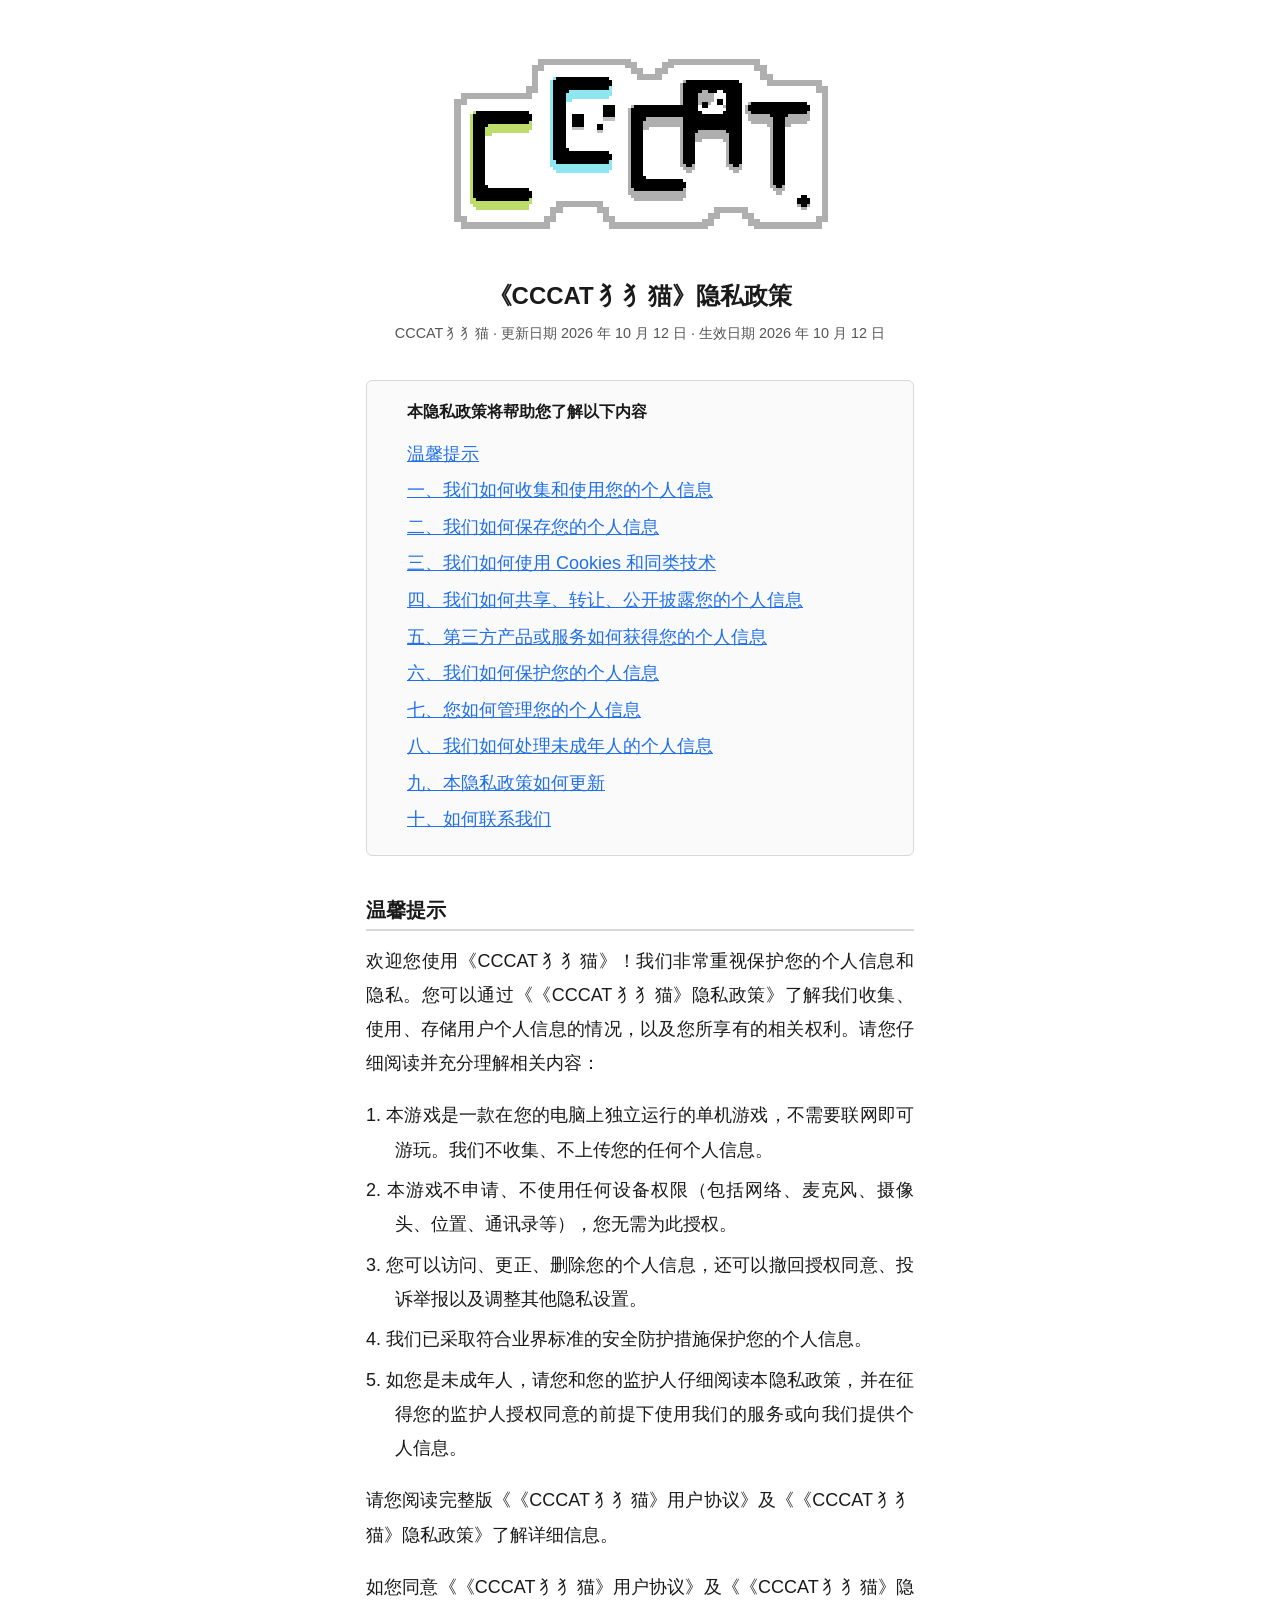
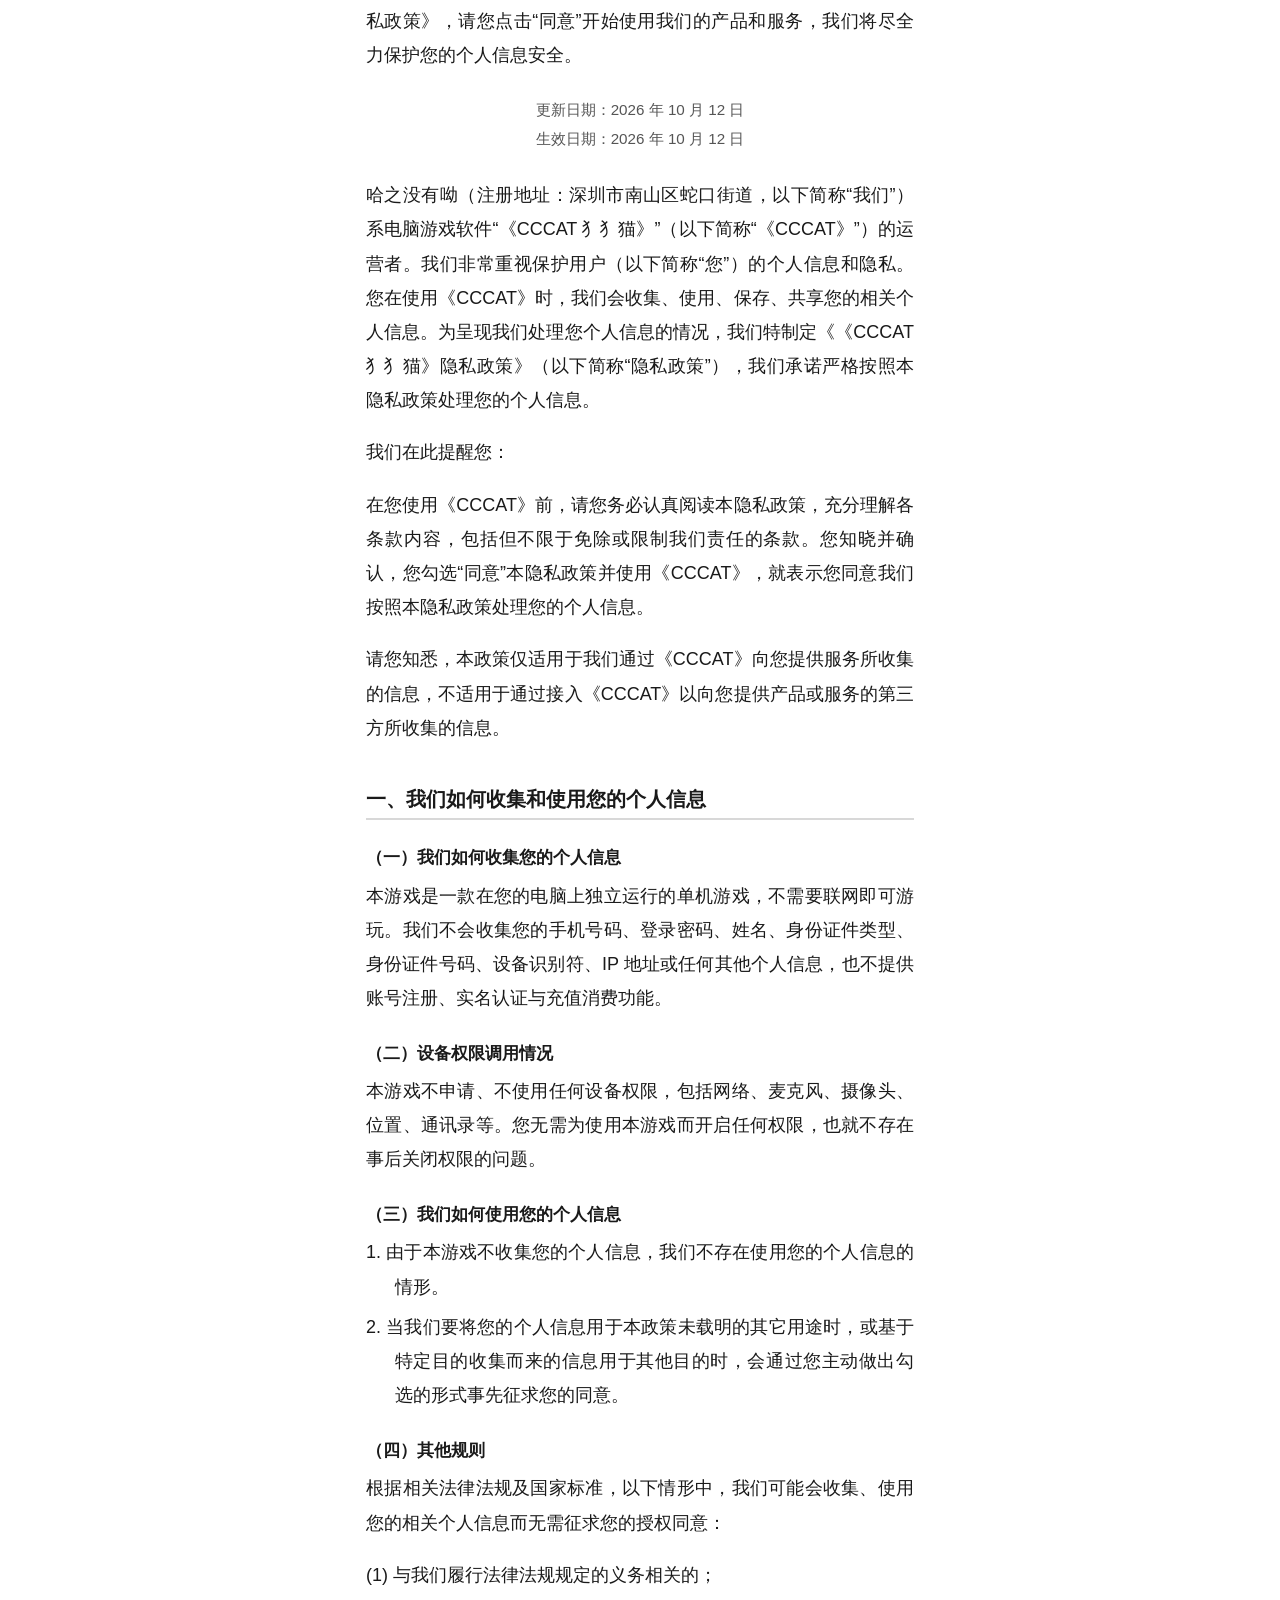
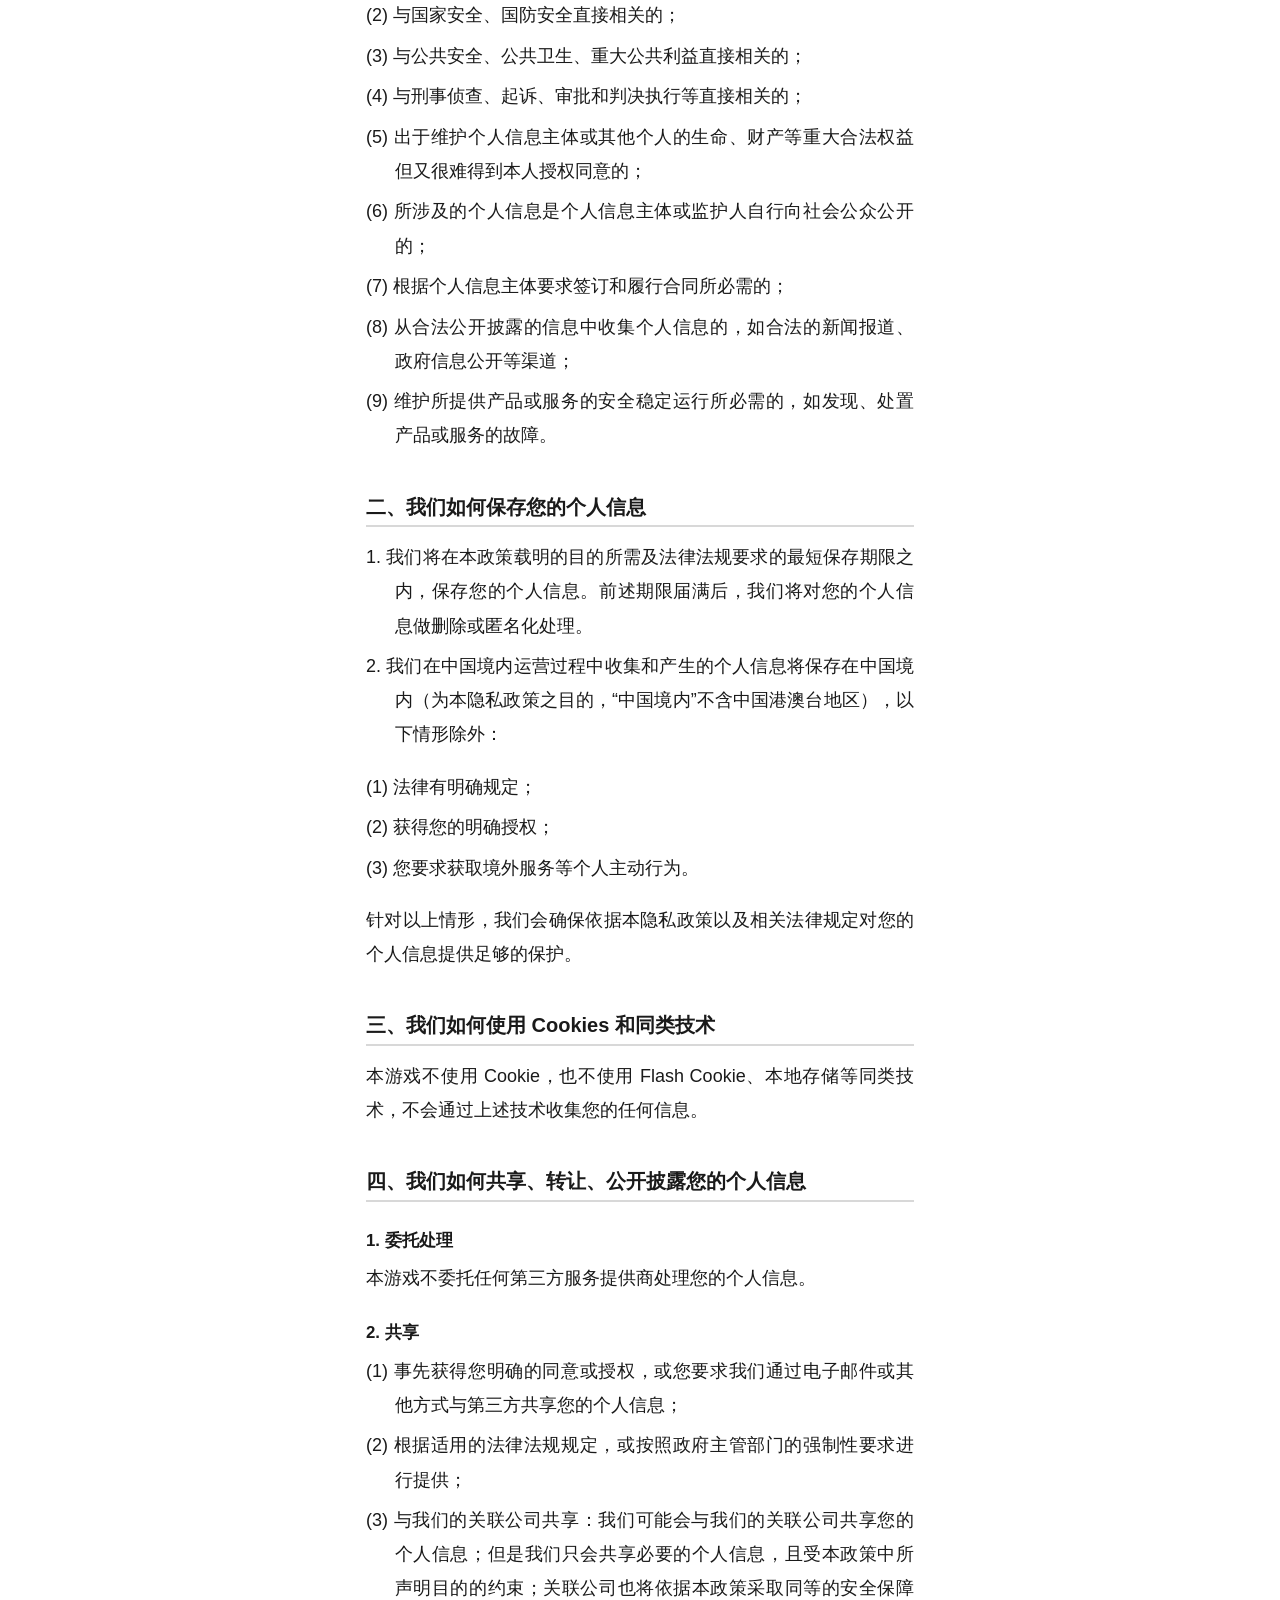
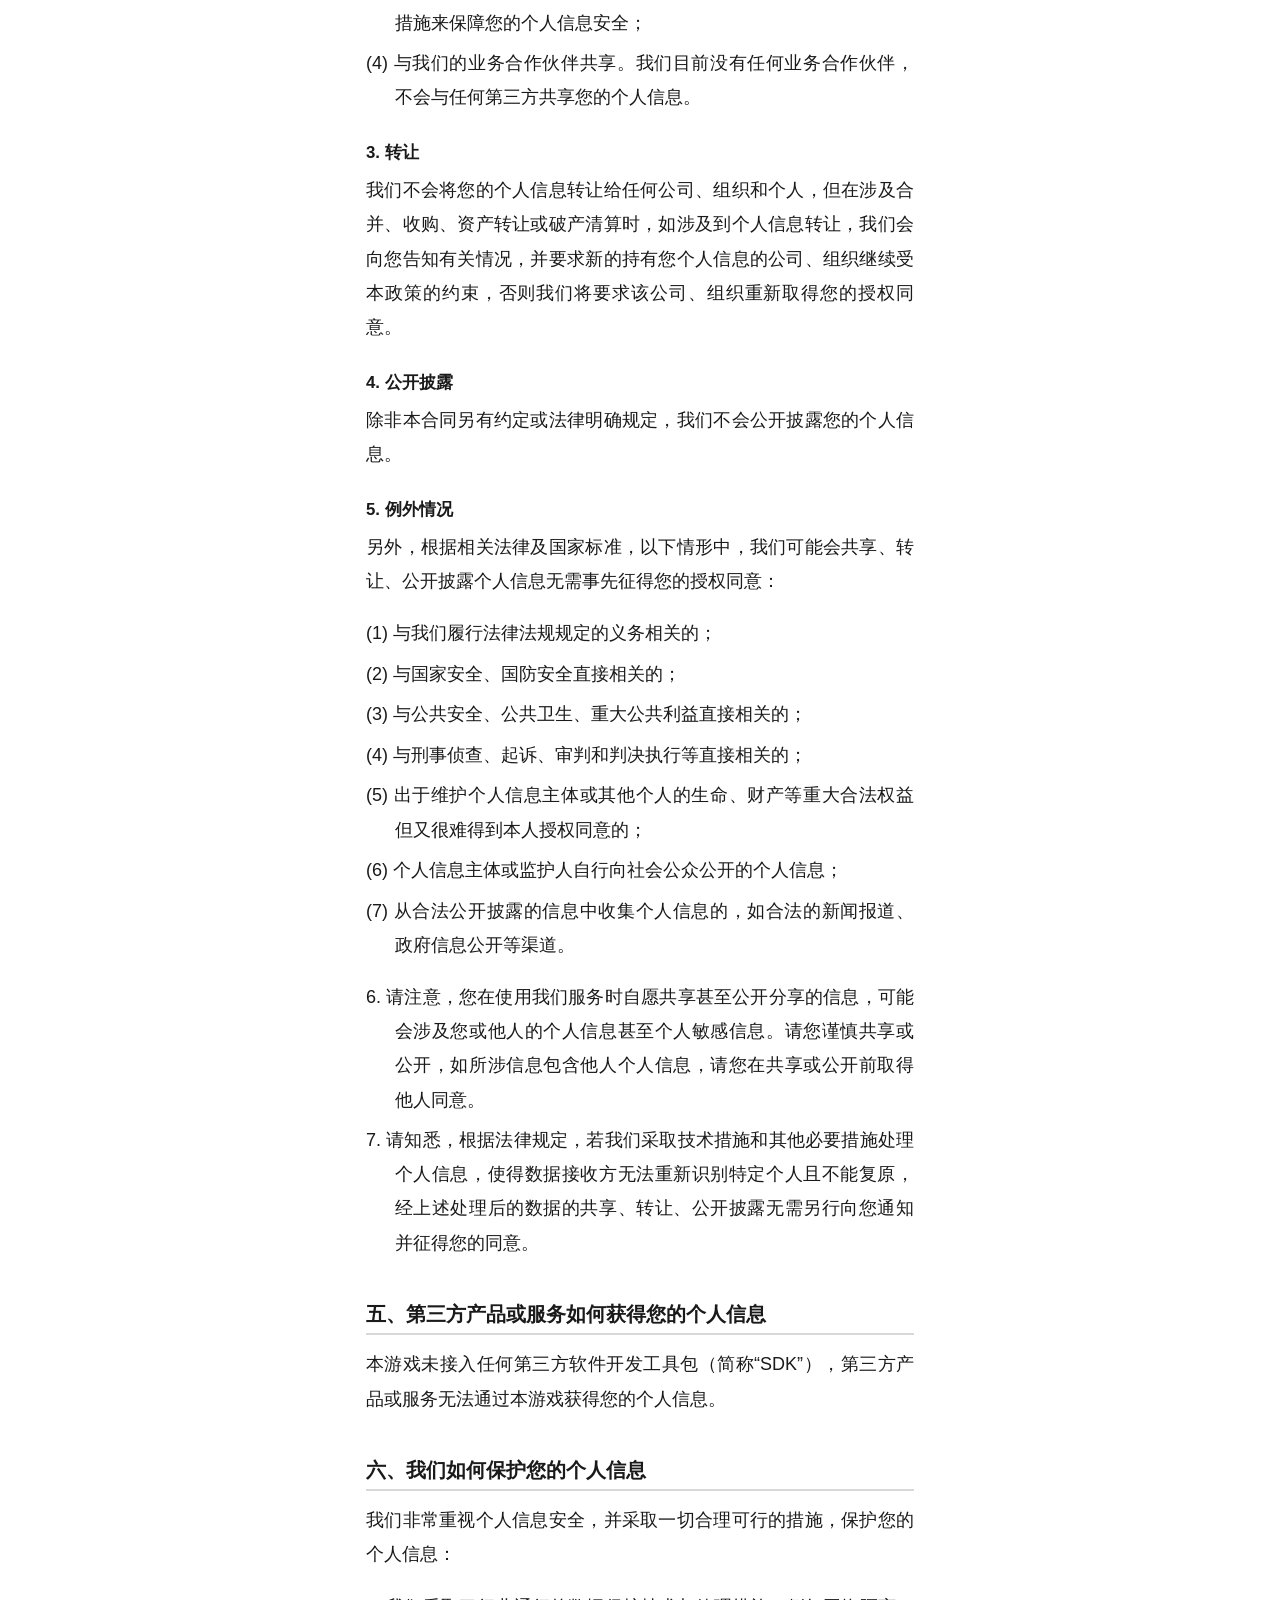
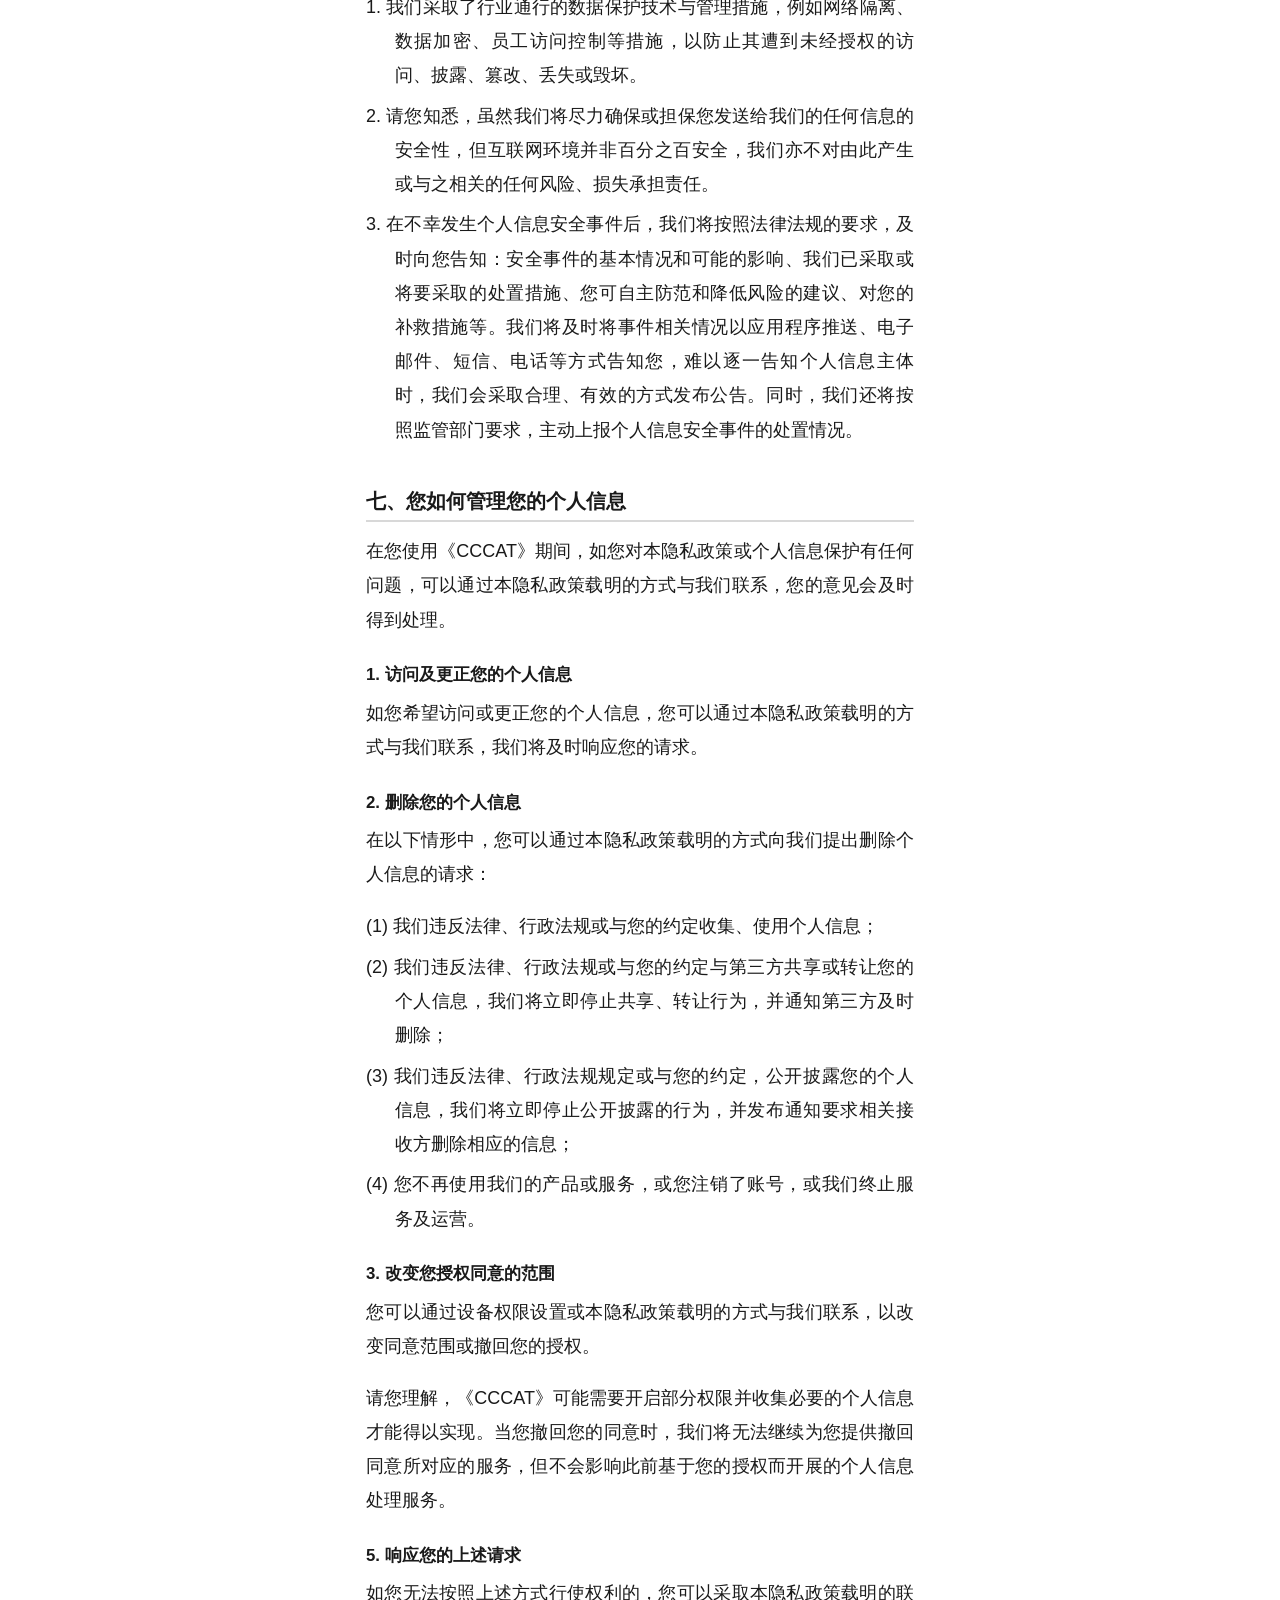
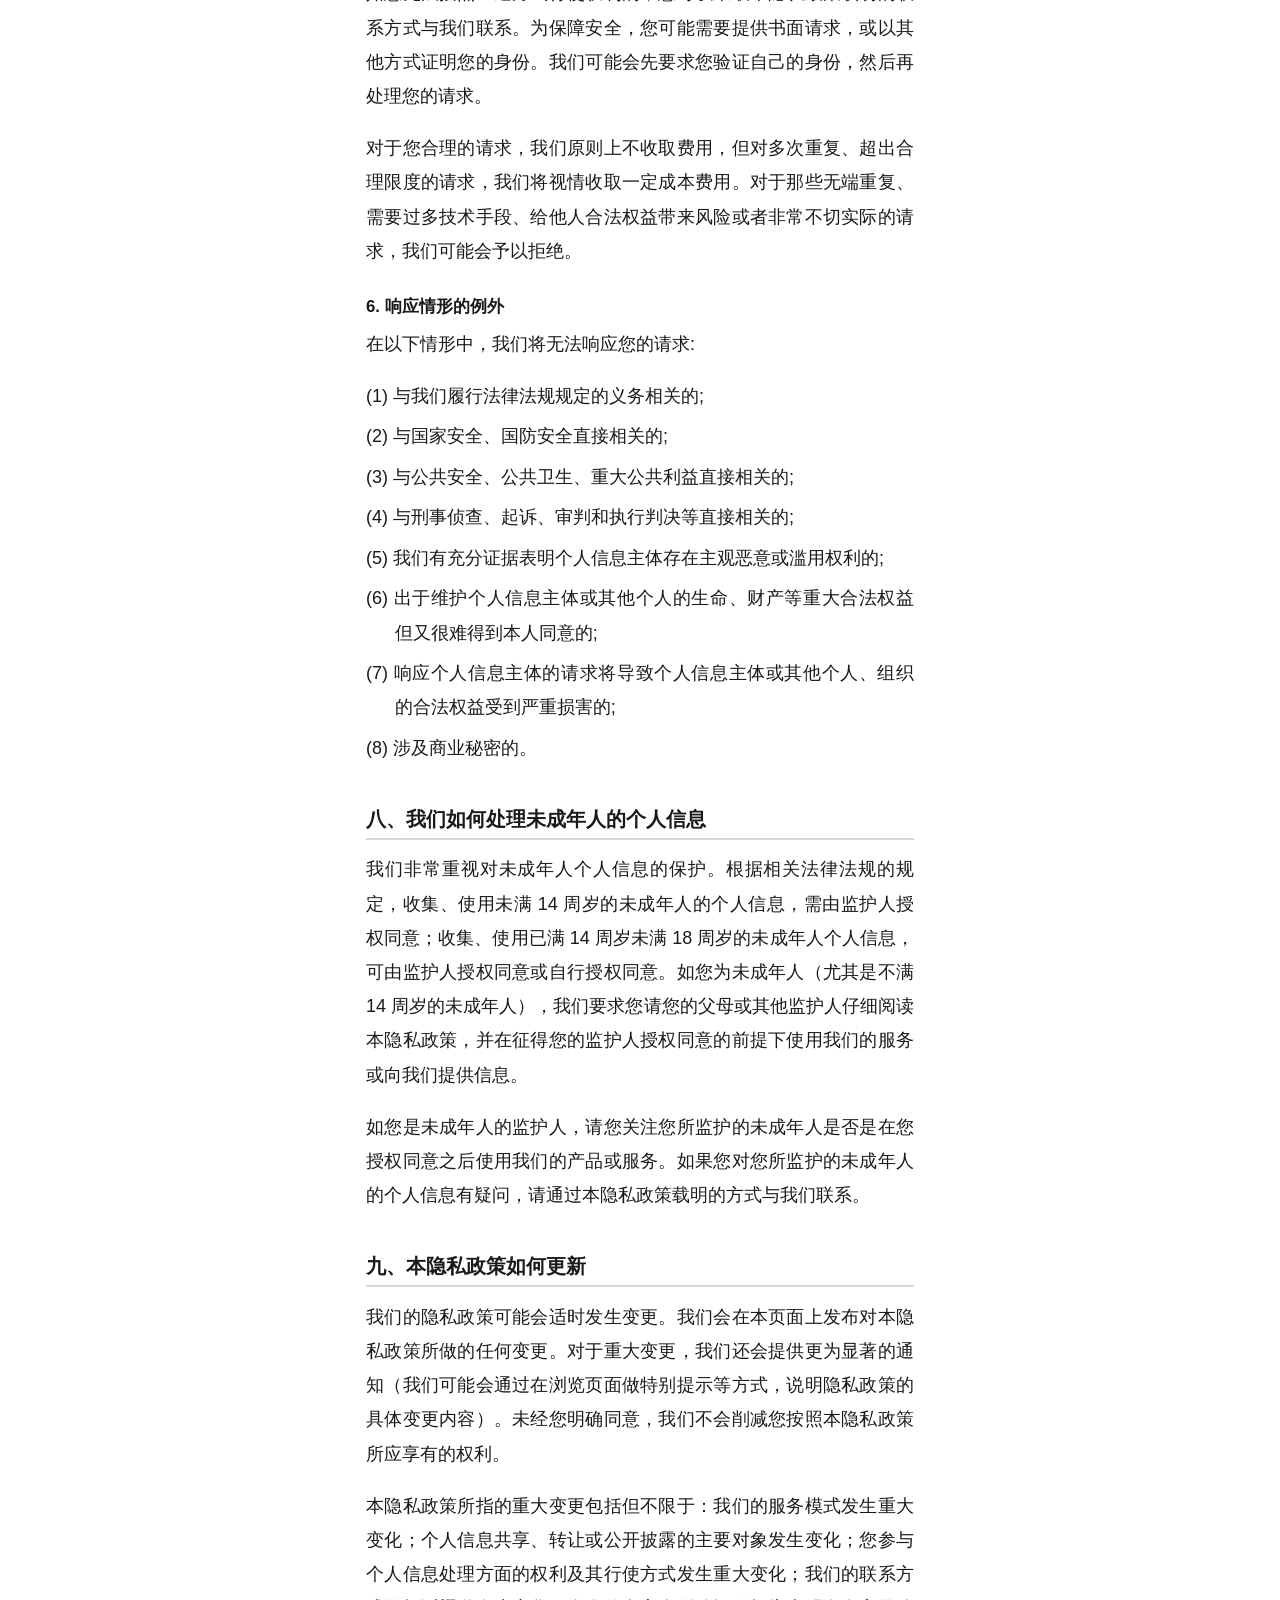
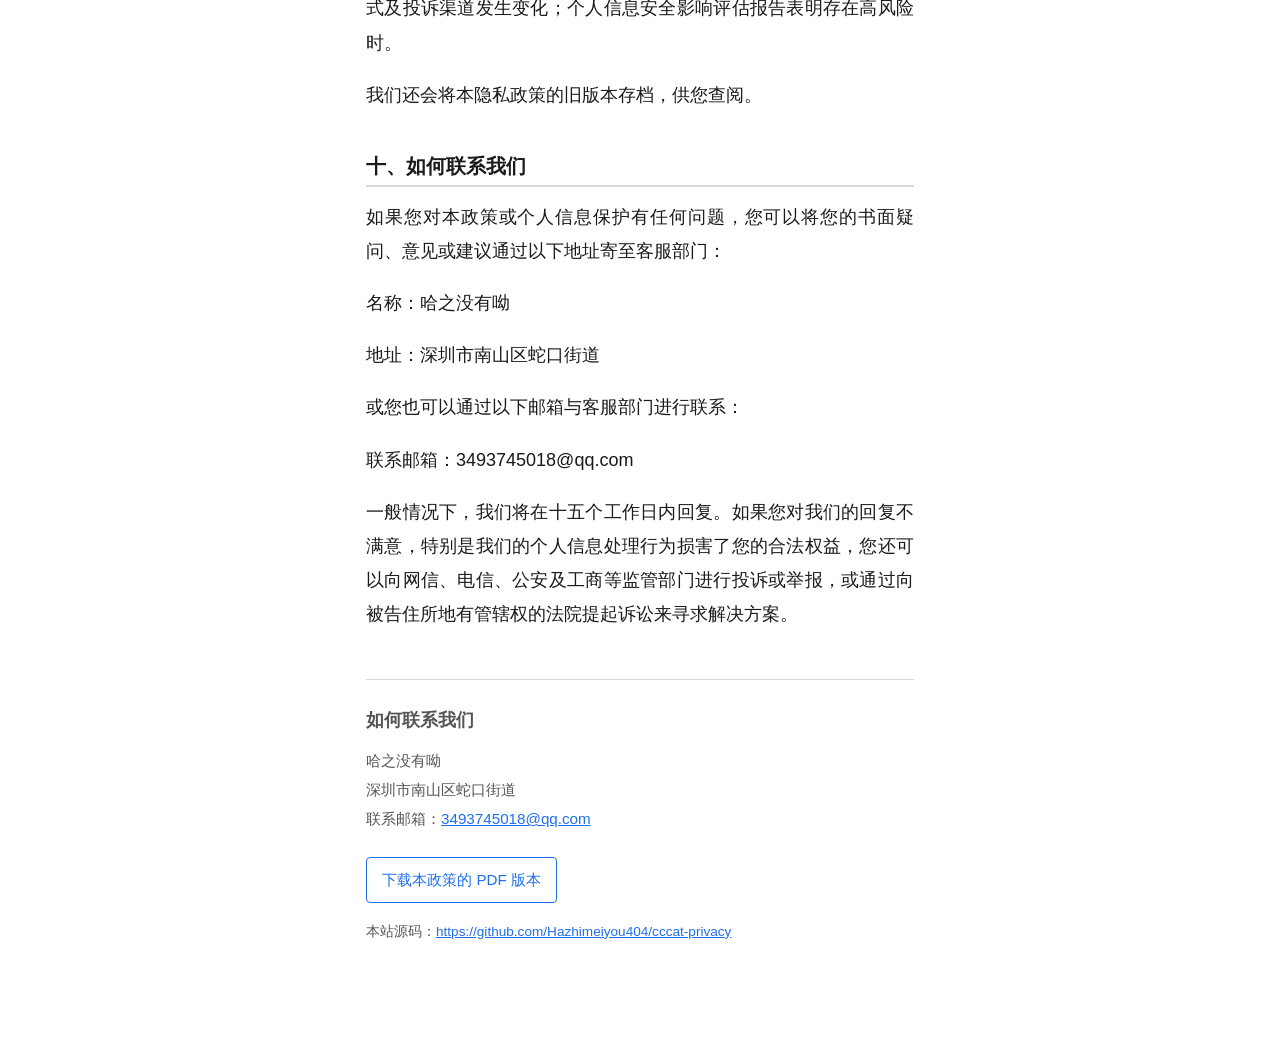
==== index.html @ 9f396863 "新增《CCCAT 犭犭猫》隐私政策发布页 源 PDF 是一份填了一半的通用手游模板（声称收集手机号、身份证件号码、 设备 ID、充值消费、广告 SDK），而本游戏是单机游戏，全部经代码实测确认 不联网" ====
<!DOCTYPE html>
<html lang="zh-CN">
<head>
<meta charset="utf-8">
<meta name="viewport" content="width=device-width, initial-scale=1">
<title>《CCCAT 犭犭猫》隐私政策</title>
<meta name="description" content="《CCCAT 犭犭猫》隐私政策。本游戏为单机游戏，不设账号体系，不收集您的个人信息。">
<meta name="robots" content="index, follow">
<link rel="icon" type="image/png" href="assets/favicon.png">
<link rel="stylesheet" href="assets/style.css">
</head>
<body>

<header class="site-header">
  <img class="title-art" src="assets/cccat-title.png" alt="CCCAT 犭犭猫" width="1280" height="720">
  <h1>《CCCAT 犭犭猫》隐私政策</h1>
  <p class="subtitle">CCCAT 犭犭猫 · 更新日期 2026 年 10 月 12 日 · 生效日期 2026 年 10 月 12 日</p>
</header>

<nav class="toc" aria-label="目录">
  <h2>本隐私政策将帮助您了解以下内容</h2>
  <!-- 用 <ul> 而不是 <ol>：条目文字里已经带了「一、」「二、」的章号，
       交给 <ol> 自动编号会渲染成「1. 一、我们如何收集…」这样的双重编号。 -->
  <ul class="toc-list">
    <li><a href="#tips">温馨提示</a></li>
    <li><a href="#ch-1">一、我们如何收集和使用您的个人信息</a></li>
    <li><a href="#ch-2">二、我们如何保存您的个人信息</a></li>
    <li><a href="#ch-3">三、我们如何使用 Cookies 和同类技术</a></li>
    <li><a href="#ch-4">四、我们如何共享、转让、公开披露您的个人信息</a></li>
    <li><a href="#ch-5">五、第三方产品或服务如何获得您的个人信息</a></li>
    <li><a href="#ch-6">六、我们如何保护您的个人信息</a></li>
    <li><a href="#ch-7">七、您如何管理您的个人信息</a></li>
    <li><a href="#ch-8">八、我们如何处理未成年人的个人信息</a></li>
    <li><a href="#ch-9">九、本隐私政策如何更新</a></li>
    <li><a href="#ch-10">十、如何联系我们</a></li>
  </ul>
</nav>

<main id="policy-body">
<!-- 正文真源（人工校订）。
     来源：tools/extract_policy.py 的产物 build/policy.draft.html，
     在其基础上套用 config/policy.json 的 rewrites 改写清单。
     本文件是唯一可以手改的正文来源；index.html 由 tools/build_site.py 生成，永不手改。
     未改动的段落逐字取自提取结果，不是手抄。 -->

<h2 id="tips">温馨提示</h2>
<p>欢迎您使用《CCCAT 犭犭猫》！我们非常重视保护您的个人信息和隐私。您可以通过《《CCCAT 犭犭猫》隐私政策》了解我们收集、使用、存储用户个人信息的情况，以及您所享有的相关权利。请您仔细阅读并充分理解相关内容：</p>
<ul class="plain">
  <li>1. 本游戏是一款在您的电脑上独立运行的单机游戏，不需要联网即可游玩。我们不收集、不上传您的任何个人信息。</li>
  <li>2. 本游戏不申请、不使用任何设备权限（包括网络、麦克风、摄像头、位置、通讯录等），您无需为此授权。</li>
  <li>3. 您可以访问、更正、删除您的个人信息，还可以撤回授权同意、投诉举报以及调整其他隐私设置。</li>
  <li>4. 我们已采取符合业界标准的安全防护措施保护您的个人信息。</li>
  <li>5. 如您是未成年人，请您和您的监护人仔细阅读本隐私政策，并在征得您的监护人授权同意的前提下使用我们的服务或向我们提供个人信息。</li>
</ul>
<p>请您阅读完整版《《CCCAT 犭犭猫》用户协议》及《《CCCAT 犭犭猫》隐私政策》了解详细信息。</p>
<p>如您同意《《CCCAT 犭犭猫》用户协议》及《《CCCAT 犭犭猫》隐私政策》，请您点击“同意”开始使用我们的产品和服务，我们将尽全力保护您的个人信息安全。</p>
<p class="dates">更新日期：2026 年 10 月 12 日<br>生效日期：2026 年 10 月 12 日</p>
<p>哈之没有呦（注册地址：深圳市南山区蛇口街道，以下简称“我们”）系电脑游戏软件“《CCCAT 犭犭猫》”（以下简称“《CCCAT》”）的运营者。我们非常重视保护用户（以下简称“您”）的个人信息和隐私。您在使用《CCCAT》时，我们会收集、使用、保存、共享您的相关个人信息。为呈现我们处理您个人信息的情况，我们特制定《《CCCAT 犭犭猫》隐私政策》（以下简称“隐私政策”），我们承诺严格按照本隐私政策处理您的个人信息。</p>
<p>我们在此提醒您：</p>
<p>在您使用《CCCAT》前，请您务必认真阅读本隐私政策，充分理解各条款内容，包括但不限于免除或限制我们责任的条款。您知晓并确认，您勾选“同意”本隐私政策并使用《CCCAT》，就表示您同意我们按照本隐私政策处理您的个人信息。</p>
<p>请您知悉，本政策仅适用于我们通过《CCCAT》向您提供服务所收集的信息，不适用于通过接入《CCCAT》以向您提供产品或服务的第三方所收集的信息。</p>

<h2 id="ch-1">一、我们如何收集和使用您的个人信息</h2>
<h3>（一）我们如何收集您的个人信息</h3>
<p>本游戏是一款在您的电脑上独立运行的单机游戏，不需要联网即可游玩。我们不会收集您的手机号码、登录密码、姓名、身份证件类型、身份证件号码、设备识别符、IP 地址或任何其他个人信息，也不提供账号注册、实名认证与充值消费功能。</p>
<h3>（二）设备权限调用情况</h3>
<p>本游戏不申请、不使用任何设备权限，包括网络、麦克风、摄像头、位置、通讯录等。您无需为使用本游戏而开启任何权限，也就不存在事后关闭权限的问题。</p>
<h3>（三）我们如何使用您的个人信息</h3>
<ul class="plain">
  <li>1. 由于本游戏不收集您的个人信息，我们不存在使用您的个人信息的情形。</li>
  <li>2. 当我们要将您的个人信息用于本政策未载明的其它用途时，或基于特定目的收集而来的信息用于其他目的时，会通过您主动做出勾选的形式事先征求您的同意。</li>
</ul>
<h3>（四）其他规则</h3>
<p>根据相关法律法规及国家标准，以下情形中，我们可能会收集、使用您的相关个人信息而无需征求您的授权同意：</p>
<ul class="plain">
  <li>(1) 与我们履行法律法规规定的义务相关的；</li>
  <li>(2) 与国家安全、国防安全直接相关的；</li>
  <li>(3) 与公共安全、公共卫生、重大公共利益直接相关的；</li>
  <li>(4) 与刑事侦查、起诉、审批和判决执行等直接相关的；</li>
  <li>(5) 出于维护个人信息主体或其他个人的生命、财产等重大合法权益但又很难得到本人授权同意的；</li>
  <li>(6) 所涉及的个人信息是个人信息主体或监护人自行向社会公众公开的；</li>
  <li>(7) 根据个人信息主体要求签订和履行合同所必需的；</li>
  <li>(8) 从合法公开披露的信息中收集个人信息的，如合法的新闻报道、政府信息公开等渠道；</li>
  <li>(9) 维护所提供产品或服务的安全稳定运行所必需的，如发现、处置产品或服务的故障。</li>
</ul>

<h2 id="ch-2">二、我们如何保存您的个人信息</h2>
<ul class="plain">
  <li>1. 我们将在本政策载明的目的所需及法律法规要求的最短保存期限之内，保存您的个人信息。前述期限届满后，我们将对您的个人信息做删除或匿名化处理。</li>
  <li>2. 我们在中国境内运营过程中收集和产生的个人信息将保存在中国境内（为本隐私政策之目的，“中国境内”不含中国港澳台地区），以下情形除外：</li>
</ul>
<ul class="plain">
  <li>(1) 法律有明确规定；</li>
  <li>(2) 获得您的明确授权；</li>
  <li>(3) 您要求获取境外服务等个人主动行为。</li>
</ul>
<p>针对以上情形，我们会确保依据本隐私政策以及相关法律规定对您的个人信息提供足够的保护。</p>

<h2 id="ch-3">三、我们如何使用 Cookies 和同类技术</h2>
<p>本游戏不使用 Cookie，也不使用 Flash Cookie、本地存储等同类技术，不会通过上述技术收集您的任何信息。</p>

<h2 id="ch-4">四、我们如何共享、转让、公开披露您的个人信息</h2>
<h3>1. 委托处理</h3>
<p>本游戏不委托任何第三方服务提供商处理您的个人信息。</p>
<h3>2. 共享</h3>
<ul class="plain">
  <li>(1) 事先获得您明确的同意或授权，或您要求我们通过电子邮件或其他方式与第三方共享您的个人信息；</li>
  <li>(2) 根据适用的法律法规规定，或按照政府主管部门的强制性要求进行提供；</li>
  <li>(3) 与我们的关联公司共享：我们可能会与我们的关联公司共享您的个人信息；但是我们只会共享必要的个人信息，且受本政策中所声明目的的约束；关联公司也将依据本政策采取同等的安全保障措施来保障您的个人信息安全；</li>
  <li>(4) 与我们的业务合作伙伴共享。我们目前没有任何业务合作伙伴，不会与任何第三方共享您的个人信息。</li>
</ul>
<h3>3. 转让</h3>
<p>我们不会将您的个人信息转让给任何公司、组织和个人，但在涉及合并、收购、资产转让或破产清算时，如涉及到个人信息转让，我们会向您告知有关情况，并要求新的持有您个人信息的公司、组织继续受本政策的约束，否则我们将要求该公司、组织重新取得您的授权同意。</p>
<h3>4. 公开披露</h3>
<p>除非本合同另有约定或法律明确规定，我们不会公开披露您的个人信息。</p>
<h3>5. 例外情况</h3>
<p>另外，根据相关法律及国家标准，以下情形中，我们可能会共享、转让、公开披露个人信息无需事先征得您的授权同意：</p>
<ul class="plain">
  <li>(1) 与我们履行法律法规规定的义务相关的；</li>
  <li>(2) 与国家安全、国防安全直接相关的；</li>
  <li>(3) 与公共安全、公共卫生、重大公共利益直接相关的；</li>
  <li>(4) 与刑事侦查、起诉、审判和判决执行等直接相关的；</li>
  <li>(5) 出于维护个人信息主体或其他个人的生命、财产等重大合法权益但又很难得到本人授权同意的；</li>
  <li>(6) 个人信息主体或监护人自行向社会公众公开的个人信息；</li>
  <li>(7) 从合法公开披露的信息中收集个人信息的，如合法的新闻报道、政府信息公开等渠道。</li>
</ul>
<ul class="plain">
  <li>6. 请注意，您在使用我们服务时自愿共享甚至公开分享的信息，可能会涉及您或他人的个人信息甚至个人敏感信息。请您谨慎共享或公开，如所涉信息包含他人个人信息，请您在共享或公开前取得他人同意。</li>
  <li>7. 请知悉，根据法律规定，若我们采取技术措施和其他必要措施处理个人信息，使得数据接收方无法重新识别特定个人且不能复原，经上述处理后的数据的共享、转让、公开披露无需另行向您通知并征得您的同意。</li>
</ul>

<h2 id="ch-5">五、第三方产品或服务如何获得您的个人信息</h2>
<p>本游戏未接入任何第三方软件开发工具包（简称“SDK”），第三方产品或服务无法通过本游戏获得您的个人信息。</p>

<h2 id="ch-6">六、我们如何保护您的个人信息</h2>
<p>我们非常重视个人信息安全，并采取一切合理可行的措施，保护您的个人信息：</p>
<ul class="plain">
  <li>1. 我们采取了行业通行的数据保护技术与管理措施，例如网络隔离、数据加密、员工访问控制等措施，以防止其遭到未经授权的访问、披露、篡改、丢失或毁坏。</li>
  <li>2. 请您知悉，虽然我们将尽力确保或担保您发送给我们的任何信息的安全性，但互联网环境并非百分之百安全，我们亦不对由此产生或与之相关的任何风险、损失承担责任。</li>
  <li>3. 在不幸发生个人信息安全事件后，我们将按照法律法规的要求，及时向您告知：安全事件的基本情况和可能的影响、我们已采取或将要采取的处置措施、您可自主防范和降低风险的建议、对您的补救措施等。我们将及时将事件相关情况以应用程序推送、电子邮件、短信、电话等方式告知您，难以逐一告知个人信息主体时，我们会采取合理、有效的方式发布公告。同时，我们还将按照监管部门要求，主动上报个人信息安全事件的处置情况。</li>
</ul>

<h2 id="ch-7">七、您如何管理您的个人信息</h2>
<p>在您使用《CCCAT》期间，如您对本隐私政策或个人信息保护有任何问题，可以通过本隐私政策载明的方式与我们联系，您的意见会及时得到处理。</p>
<h3>1. 访问及更正您的个人信息</h3>
<p>如您希望访问或更正您的个人信息，您可以通过本隐私政策载明的方式与我们联系，我们将及时响应您的请求。</p>
<h3>2. 删除您的个人信息</h3>
<p>在以下情形中，您可以通过本隐私政策载明的方式向我们提出删除个人信息的请求：</p>
<ul class="plain">
  <li>(1) 我们违反法律、行政法规或与您的约定收集、使用个人信息；</li>
  <li>(2) 我们违反法律、行政法规或与您的约定与第三方共享或转让您的个人信息，我们将立即停止共享、转让行为，并通知第三方及时删除；</li>
  <li>(3) 我们违反法律、行政法规规定或与您的约定，公开披露您的个人信息，我们将立即停止公开披露的行为，并发布通知要求相关接收方删除相应的信息；</li>
  <li>(4) 您不再使用我们的产品或服务，或您注销了账号，或我们终止服务及运营。</li>
</ul>
<h3>3. 改变您授权同意的范围</h3>
<p>您可以通过设备权限设置或本隐私政策载明的方式与我们联系，以改变同意范围或撤回您的授权。</p>
<p>请您理解，《CCCAT》可能需要开启部分权限并收集必要的个人信息才能得以实现。当您撤回您的同意时，我们将无法继续为您提供撤回同意所对应的服务，但不会影响此前基于您的授权而开展的个人信息处理服务。</p>
<h3>5. 响应您的上述请求</h3>
<p>如您无法按照上述方式行使权利的，您可以采取本隐私政策载明的联系方式与我们联系。为保障安全，您可能需要提供书面请求，或以其他方式证明您的身份。我们可能会先要求您验证自己的身份，然后再处理您的请求。</p>
<p>对于您合理的请求，我们原则上不收取费用，但对多次重复、超出合理限度的请求，我们将视情收取一定成本费用。对于那些无端重复、需要过多技术手段、给他人合法权益带来风险或者非常不切实际的请求，我们可能会予以拒绝。</p>
<h3>6. 响应情形的例外</h3>
<p>在以下情形中，我们将无法响应您的请求:</p>
<ul class="plain">
  <li>(1) 与我们履行法律法规规定的义务相关的;</li>
  <li>(2) 与国家安全、国防安全直接相关的;</li>
  <li>(3) 与公共安全、公共卫生、重大公共利益直接相关的;</li>
  <li>(4) 与刑事侦查、起诉、审判和执行判决等直接相关的;</li>
  <li>(5) 我们有充分证据表明个人信息主体存在主观恶意或滥用权利的;</li>
  <li>(6) 出于维护个人信息主体或其他个人的生命、财产等重大合法权益但又很难得到本人同意的;</li>
  <li>(7) 响应个人信息主体的请求将导致个人信息主体或其他个人、组织的合法权益受到严重损害的;</li>
  <li>(8) 涉及商业秘密的。</li>
</ul>

<h2 id="ch-8">八、我们如何处理未成年人的个人信息</h2>
<p>我们非常重视对未成年人个人信息的保护。根据相关法律法规的规定，收集、使用未满 14 周岁的未成年人的个人信息，需由监护人授权同意；收集、使用已满 14 周岁未满 18 周岁的未成年人个人信息，可由监护人授权同意或自行授权同意。如您为未成年人（尤其是不满 14 周岁的未成年人），我们要求您请您的父母或其他监护人仔细阅读本隐私政策，并在征得您的监护人授权同意的前提下使用我们的服务或向我们提供信息。</p>
<p>如您是未成年人的监护人，请您关注您所监护的未成年人是否是在您授权同意之后使用我们的产品或服务。如果您对您所监护的未成年人的个人信息有疑问，请通过本隐私政策载明的方式与我们联系。</p>

<h2 id="ch-9">九、本隐私政策如何更新</h2>
<p>我们的隐私政策可能会适时发生变更。我们会在本页面上发布对本隐私政策所做的任何变更。对于重大变更，我们还会提供更为显著的通知（我们可能会通过在浏览页面做特别提示等方式，说明隐私政策的具体变更内容）。未经您明确同意，我们不会削减您按照本隐私政策所应享有的权利。</p>
<p>本隐私政策所指的重大变更包括但不限于：我们的服务模式发生重大变化；个人信息共享、转让或公开披露的主要对象发生变化；您参与个人信息处理方面的权利及其行使方式发生重大变化；我们的联系方式及投诉渠道发生变化；个人信息安全影响评估报告表明存在高风险时。</p>
<p>我们还会将本隐私政策的旧版本存档，供您查阅。</p>

<h2 id="ch-10">十、如何联系我们</h2>
<p>如果您对本政策或个人信息保护有任何问题，您可以将您的书面疑问、意见或建议通过以下地址寄至客服部门：</p>
<p>名称：哈之没有呦</p>
<p>地址：深圳市南山区蛇口街道</p>
<p>或您也可以通过以下邮箱与客服部门进行联系：</p>
<p>联系邮箱：3493745018@qq.com</p>
<p>一般情况下，我们将在十五个工作日内回复。如果您对我们的回复不满意，特别是我们的个人信息处理行为损害了您的合法权益，您还可以向网信、电信、公安及工商等监管部门进行投诉或举报，或通过向被告住所地有管辖权的法院提起诉讼来寻求解决方案。</p>
</main>

<footer class="site-footer">
  <h2>如何联系我们</h2>
  <p>哈之没有呦<br>深圳市南山区蛇口街道<br>
     联系邮箱：<a href="mailto:3493745018@qq.com">3493745018@qq.com</a></p>
  <p><a class="pdf-download" href="assets/privacy-policy.pdf" download>下载本政策的 PDF 版本</a></p>
  <p class="repo">本站源码：<a href="https://github.com/Hazhimeiyou404/cccat-privacy" rel="noopener">https://github.com/Hazhimeiyou404/cccat-privacy</a></p>
</footer>

</body>
</html>
---- assets/style.css ----
/* 《CCCAT 犭犭猫》隐私政策 —— 样式表
   零依赖：不引入任何 CDN、web font 或 JS，页面可离线从 file:// 打开。
   中文长文排版：正文宽度约 34 个汉字/行，行高 1.9，两端对齐。 */

:root {
  /* 字体栈里简中字体**必须排在 sans-serif 之前**。
     游戏名里的「犭」是 U+72AD（康熙部首），它在 GB2312/GBK/GB18030 里有，
     但**不在** Big5 与 Shift_JIS 里。若 sans-serif 先被解析到日文字体
     （ja-JP locale 的 Windows 会这样），这个字就会显示成豆腐块。
     跨平台字形差异（YaHei 与 PingFang 的反犬旁写法略有不同）是正常的，不要「修」。 */
  --cjk-font: "Microsoft YaHei", "微软雅黑", "PingFang SC", "Hiragino Sans GB",
              "Source Han Sans SC", "Noto Sans CJK SC", "Noto Sans SC",
              "WenQuanYi Micro Hei", "SimSun", "宋体", sans-serif;
  --measure: 34em;
  --line-height: 1.9;
  --ink: #1a1a1a;
  --ink-soft: #555;
  --rule: #d8d8d8;
  --accent: #1f6feb;
  --bg-soft: #fafafa;
}

* { box-sizing: border-box; }

html { -webkit-text-size-adjust: 100%; }

body {
  margin: 0 auto;
  padding: 1.5rem 1rem 4rem;
  max-width: var(--measure);
  font-family: var(--cjk-font);
  font-size: clamp(16px, 1rem + 0.2vw, 18px);
  line-height: var(--line-height);
  color: var(--ink);
  background: #fff;
  text-align: justify;
  text-justify: inter-ideograph;   /* 中文本地化的两端对齐 */
  overflow-wrap: break-word;
  word-break: normal;              /* 不要 break-all：会把中文拆得很难读 */
}

/* ——— 页眉 ——— */
.site-header { text-align: center; margin-bottom: 2rem; }

.title-art {
  display: block;
  width: 100%;
  max-width: 22em;
  height: auto;
  margin: 0 auto 1rem;
  image-rendering: pixelated;      /* 像素风标题图不要被平滑插值糊掉 */
}

.site-header h1 {
  font-size: 1.5rem;
  line-height: 1.4;
  margin: 0 0 0.5rem;
}

.subtitle {
  margin: 0;
  color: var(--ink-soft);
  font-size: 0.9rem;
  text-align: center;
}

/* ——— 目录 ——— */
.toc {
  background: var(--bg-soft);
  border: 1px solid var(--rule);
  border-radius: 6px;
  padding: 1rem 1.25rem 1rem 2.5rem;
  margin-bottom: 2.5rem;
}

.toc h2 {
  font-size: 1rem;
  margin: 0 0 0.6rem;
  padding: 0;
  border: none;
}

/* 关掉 list-style：条目文字自带「一、」章号，再加项目符号会重复 */
.toc-list { margin: 0; padding-left: 0; list-style: none; }

.toc li { margin: 0.15rem 0; }

.toc a { color: var(--accent); }

/* ——— 正文 ——— */
main h2 {
  font-size: 1.25rem;
  line-height: 1.4;
  margin: 2.5rem 0 0.8rem;
  padding-bottom: 0.3rem;
  border-bottom: 2px solid var(--rule);
  text-align: left;
  scroll-margin-top: 1rem;         /* 锚点跳转时不要贴着视口顶边 */
}

main h3 {
  font-size: 1.05rem;
  line-height: 1.5;
  margin: 1.6rem 0 0.5rem;
  text-align: left;
}

p { margin: 0 0 1em; }

p.dates {
  margin: 1.5rem 0;
  color: var(--ink-soft);
  font-size: 0.95rem;
  text-align: center;
}

/* 列表项保留原文自带的编号字面量（`1.`、`(1)`、`⚫`），
   所以关掉 list-style 并给悬挂缩进，避免出现「双重编号」。 */
ul.plain {
  list-style: none;
  margin: 0 0 1em;
  padding-left: 1.6em;
}

ul.plain > li {
  margin: 0.35em 0;
  text-indent: -1.6em;             /* 悬挂缩进：换行后与首行文字对齐 */
}

/* ——— 页脚 ——— */
.site-footer {
  margin-top: 3rem;
  padding-top: 1.5rem;
  border-top: 1px solid var(--rule);
  color: var(--ink-soft);
  font-size: 0.95rem;
}

.site-footer h2 {
  font-size: 1.1rem;
  margin: 0 0 0.6rem;
  border: none;
  padding: 0;
}

.site-footer a { color: var(--accent); }

.pdf-download {
  display: inline-block;
  margin-top: 0.5rem;
  padding: 0.5em 1em;
  border: 1px solid var(--accent);
  border-radius: 4px;
  text-decoration: none;
}

.repo { font-size: 0.85rem; }

/* ——— 宽屏 ——— */
@media (min-width: 40em) {
  body { padding: 2.5rem 2rem 5rem; }
}

/* ——— 打印 / 导出 PDF ——— */
/* 打印时隐藏目录：纸面上目录的锚点链接没有意义，且会占掉首页。
   注意 text_content() 不含 CSS 生成内容，所以这里的 ::after 不会污染校验。 */
@media print {
  .toc { display: none; }
  body {
    max-width: none;
    font-size: 11pt;
    line-height: 1.6;
    padding: 0;
    text-align: justify;
  }
  .title-art { max-width: 12em; }
  a { color: #000; text-decoration: none; }
  a[href^="http"]::after { content: " (" attr(href) ")"; font-size: 0.85em; }
  h2 { page-break-after: avoid; }
  h3 { page-break-after: avoid; }
  .site-footer { page-break-before: avoid; }
}
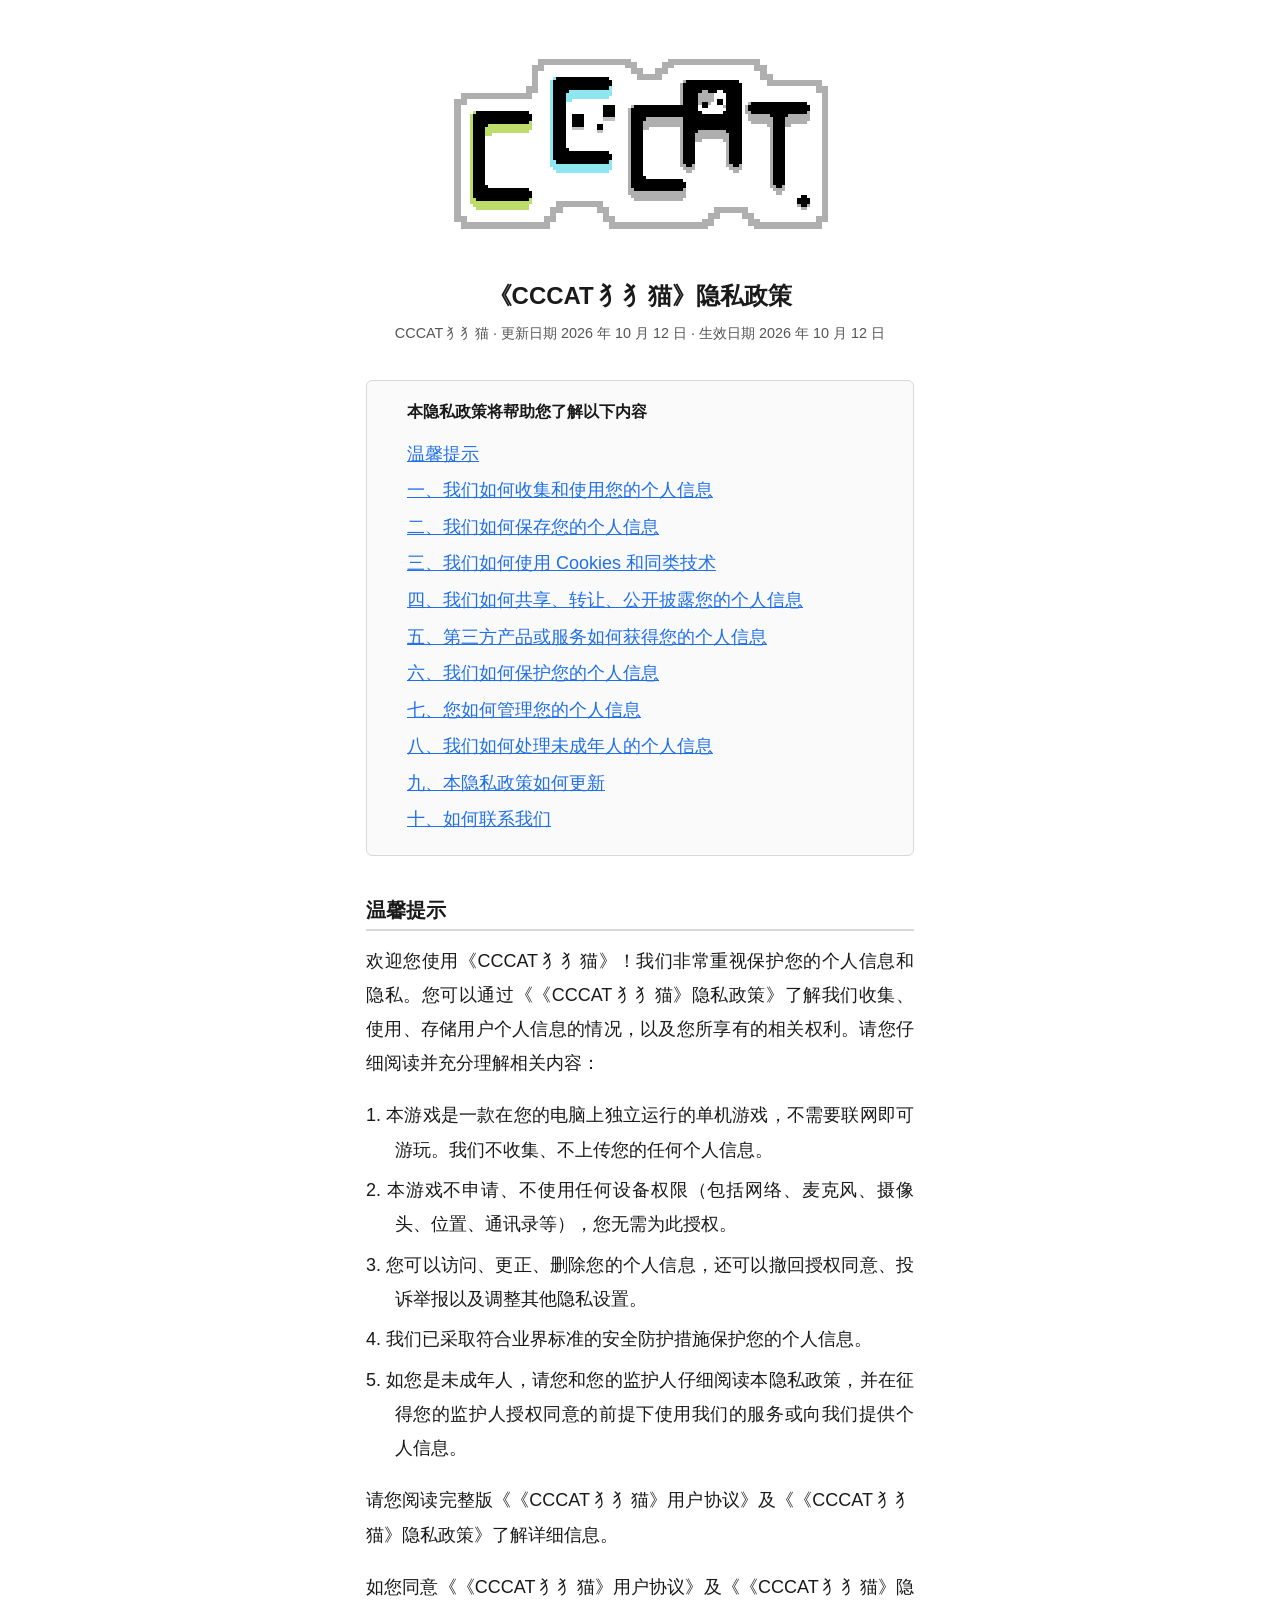
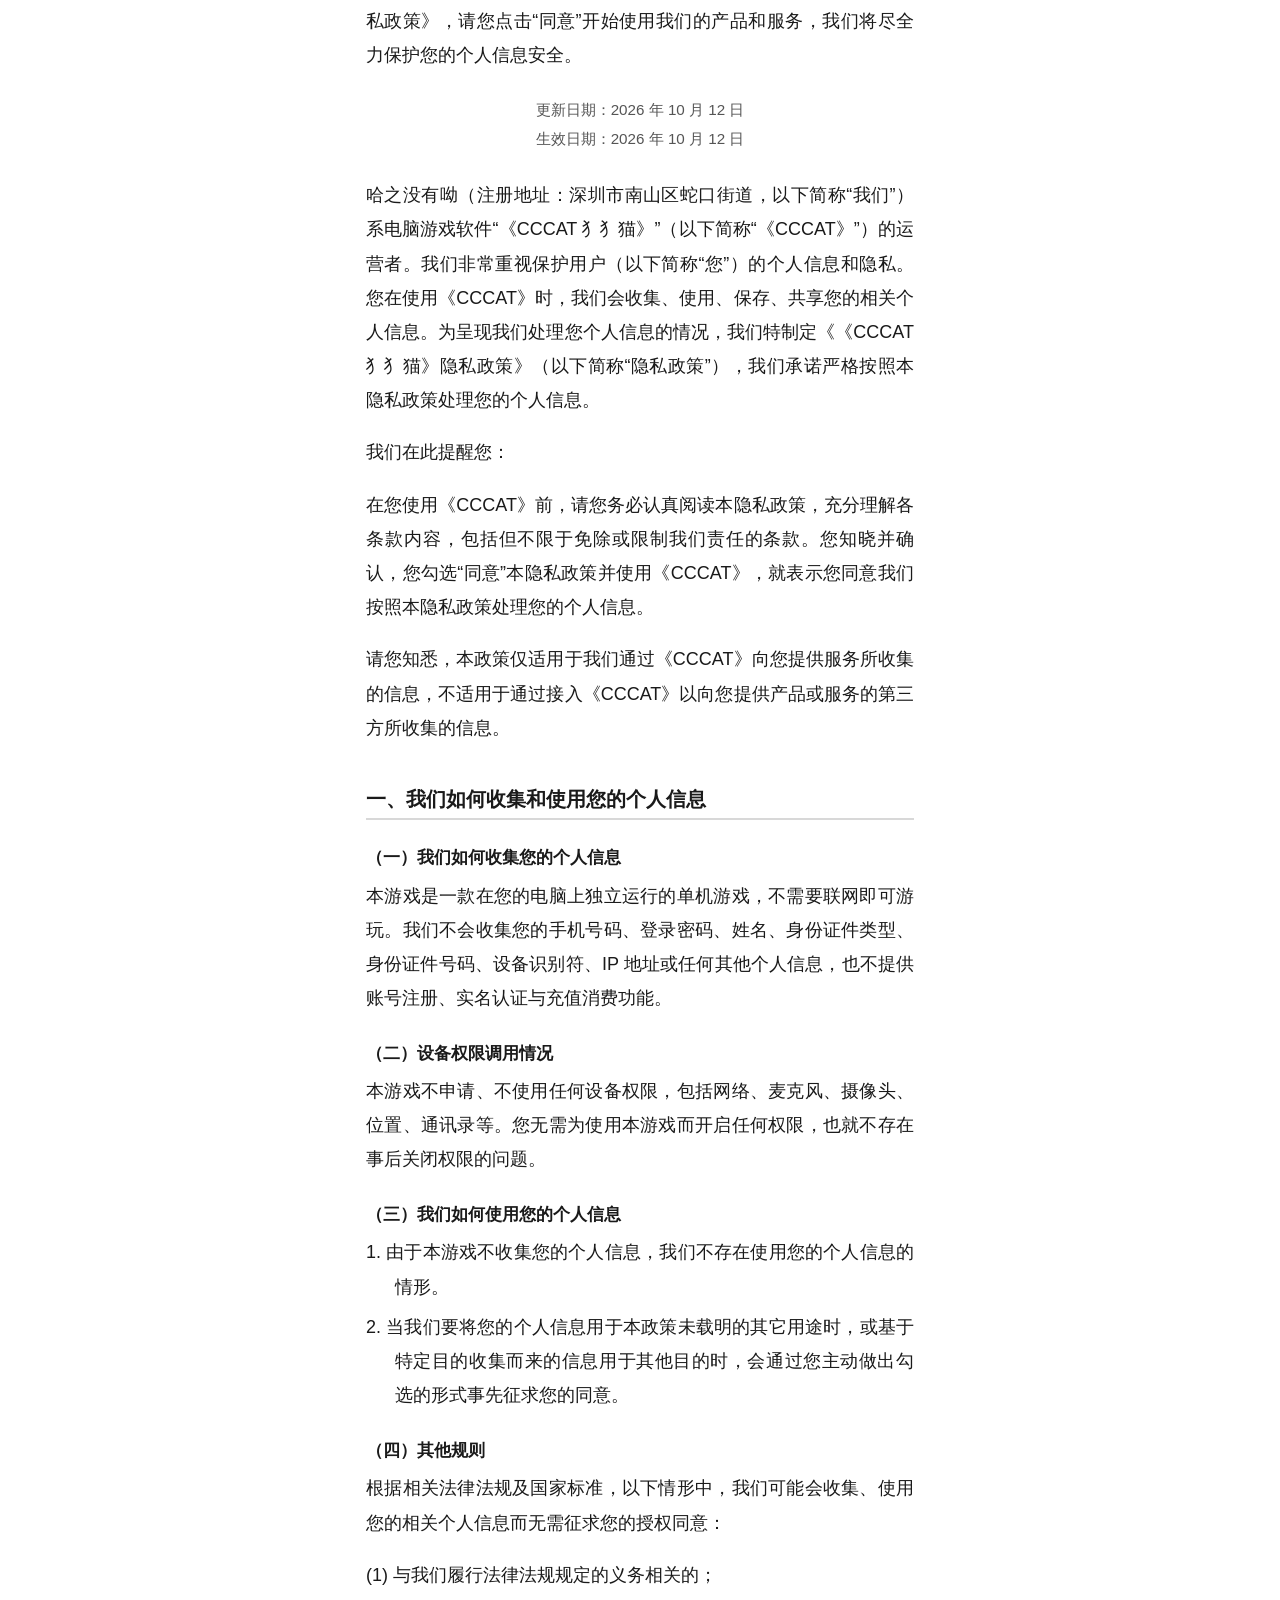
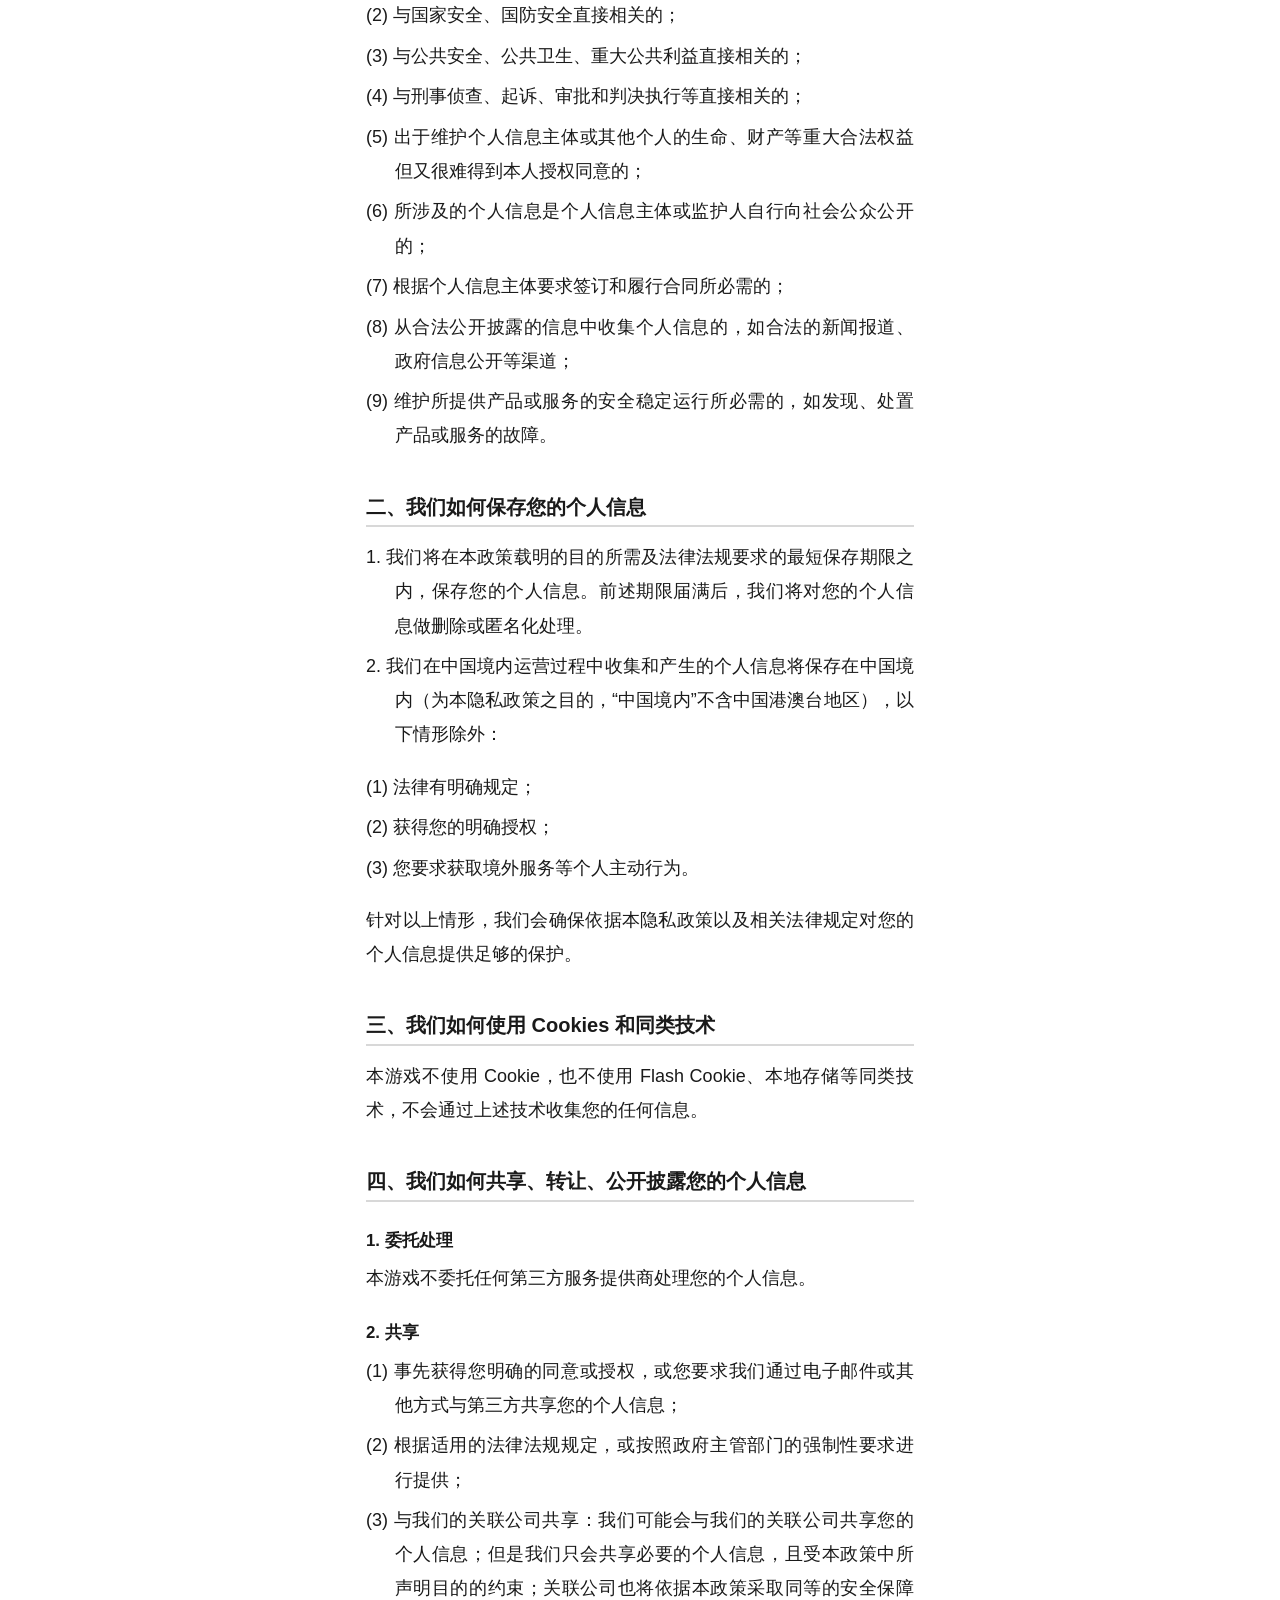
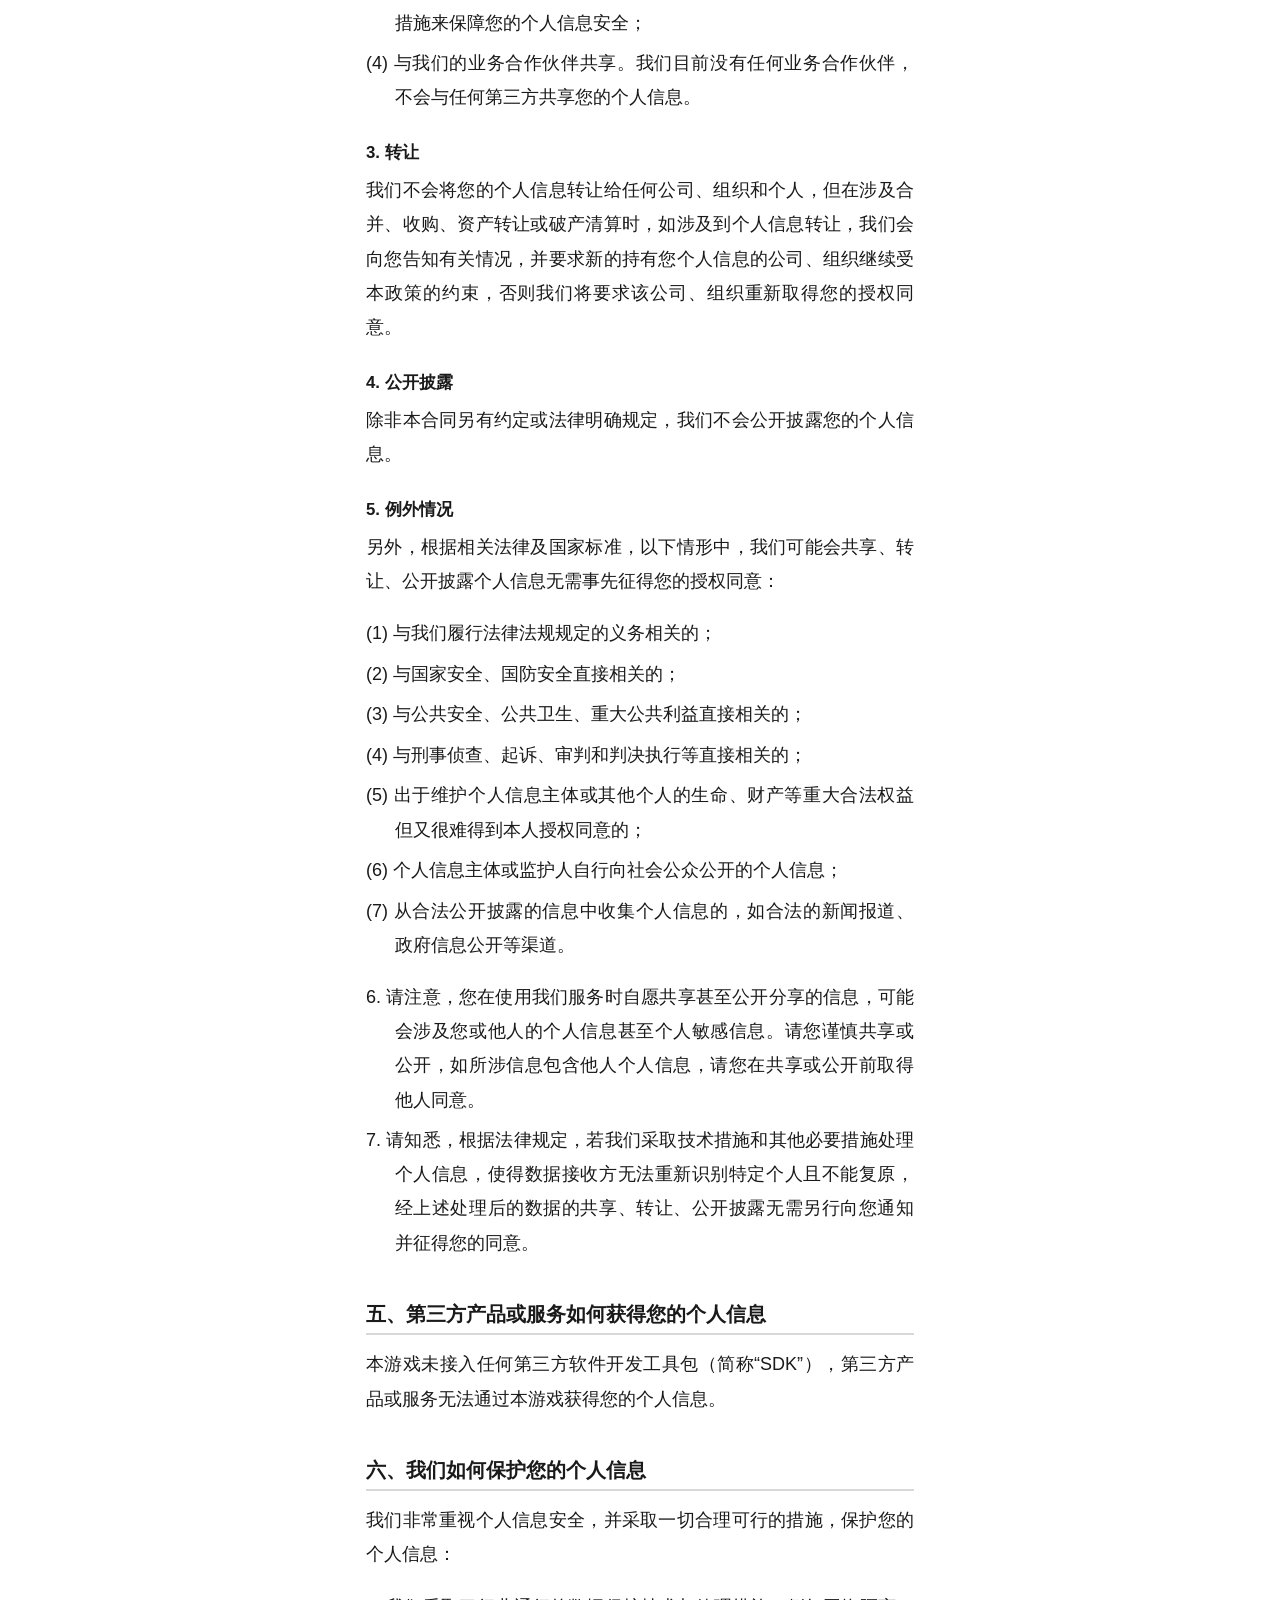
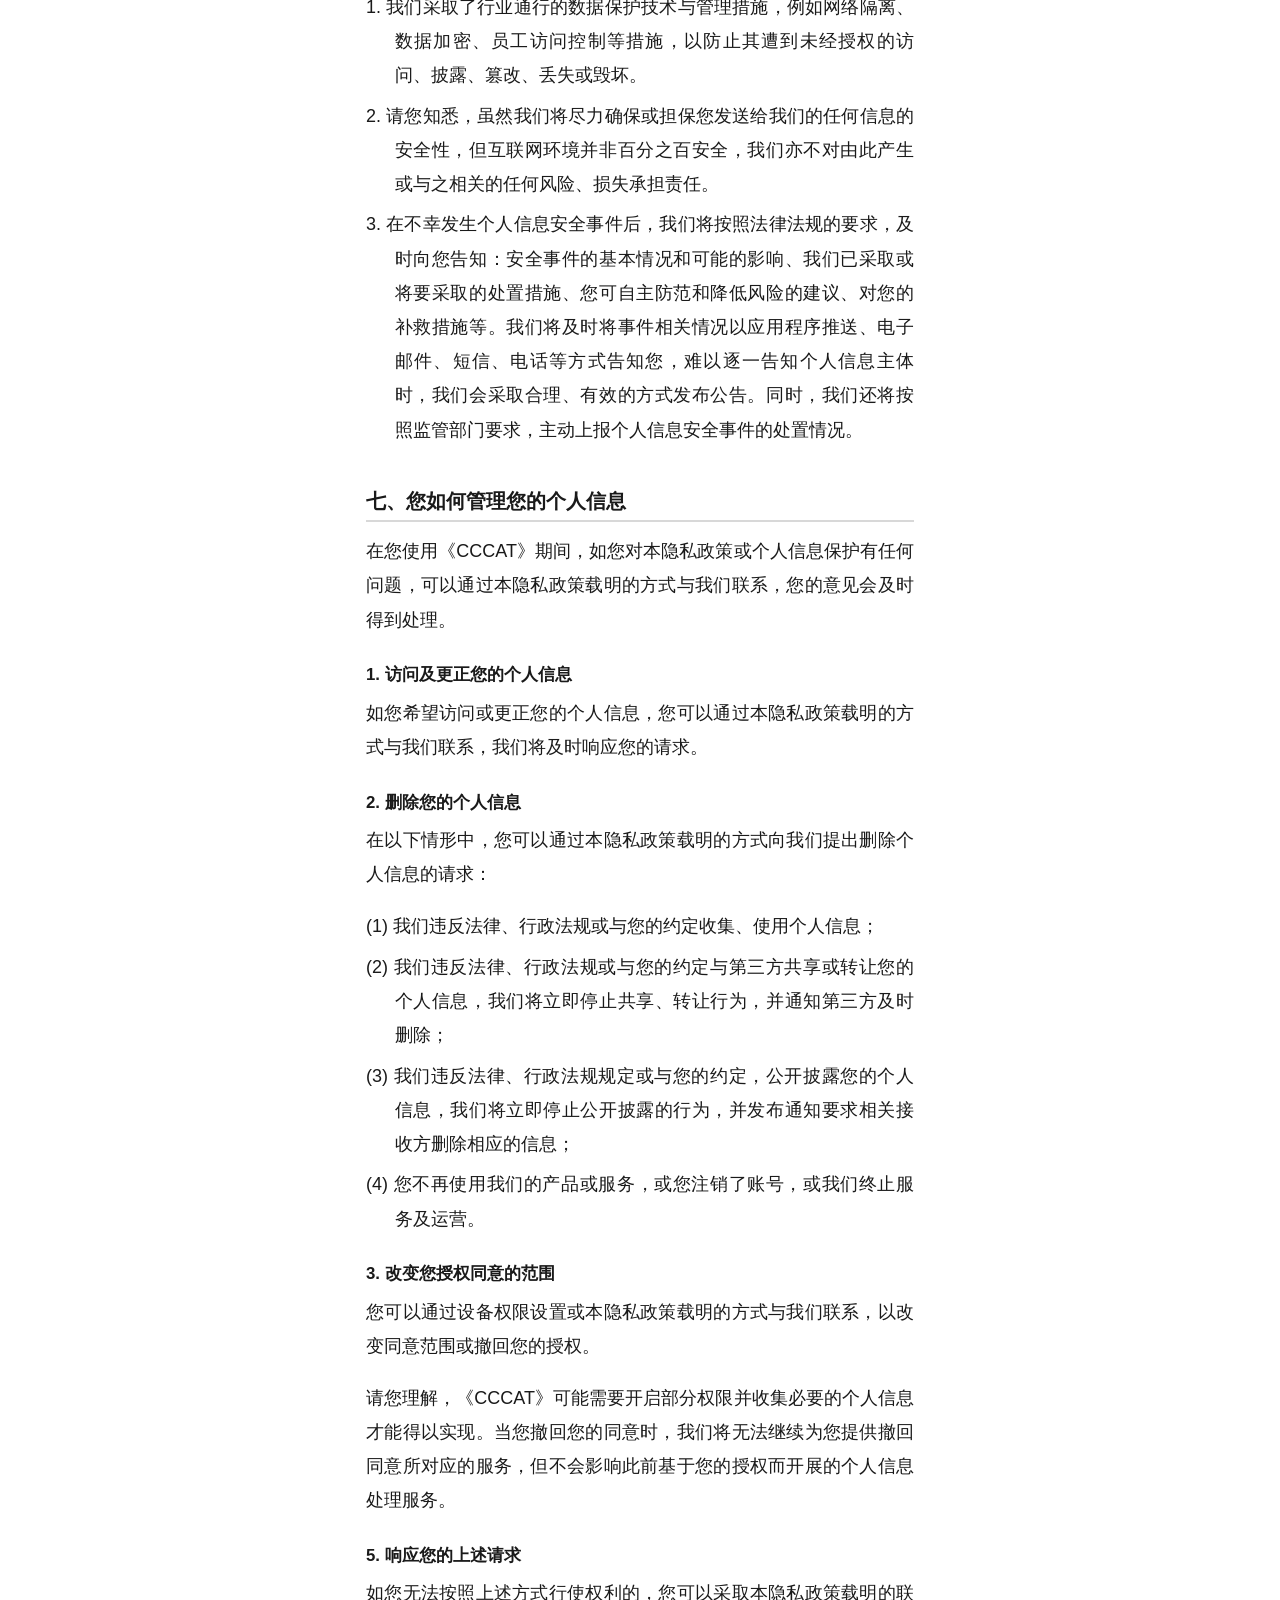
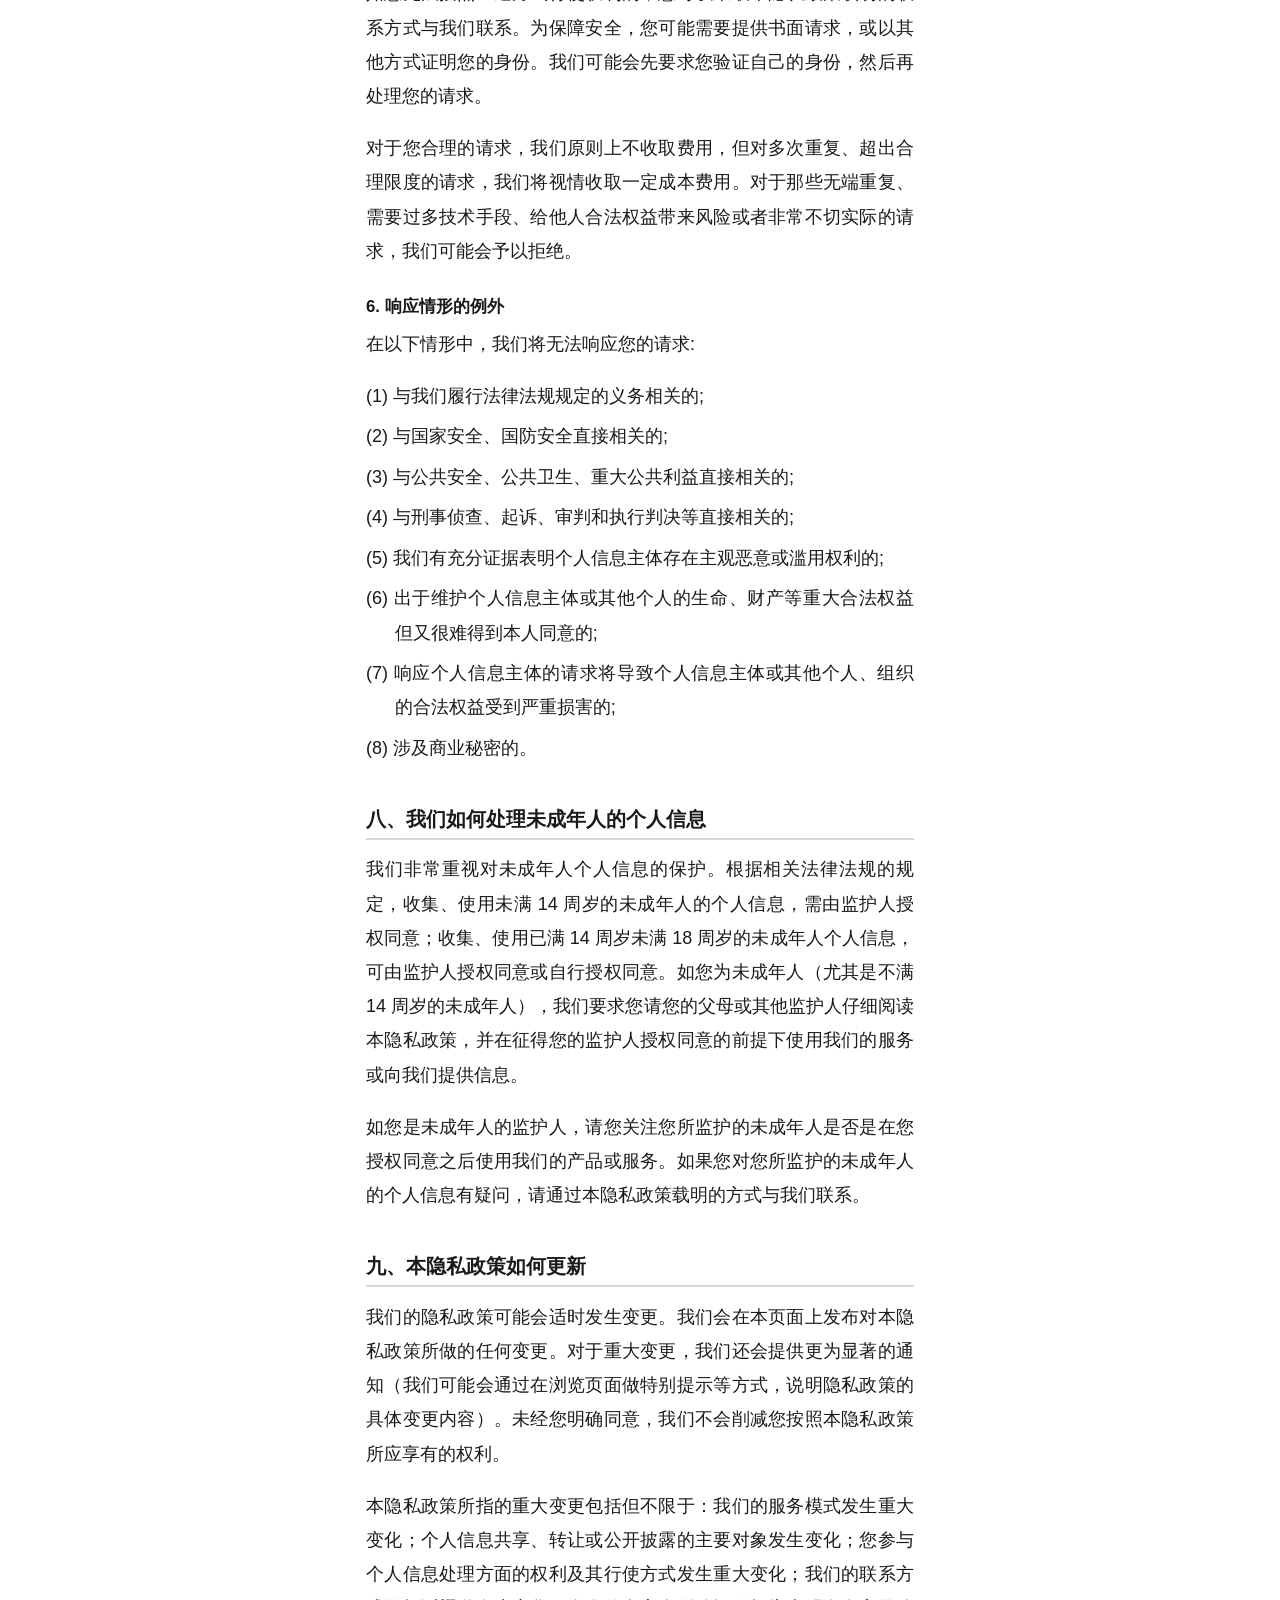
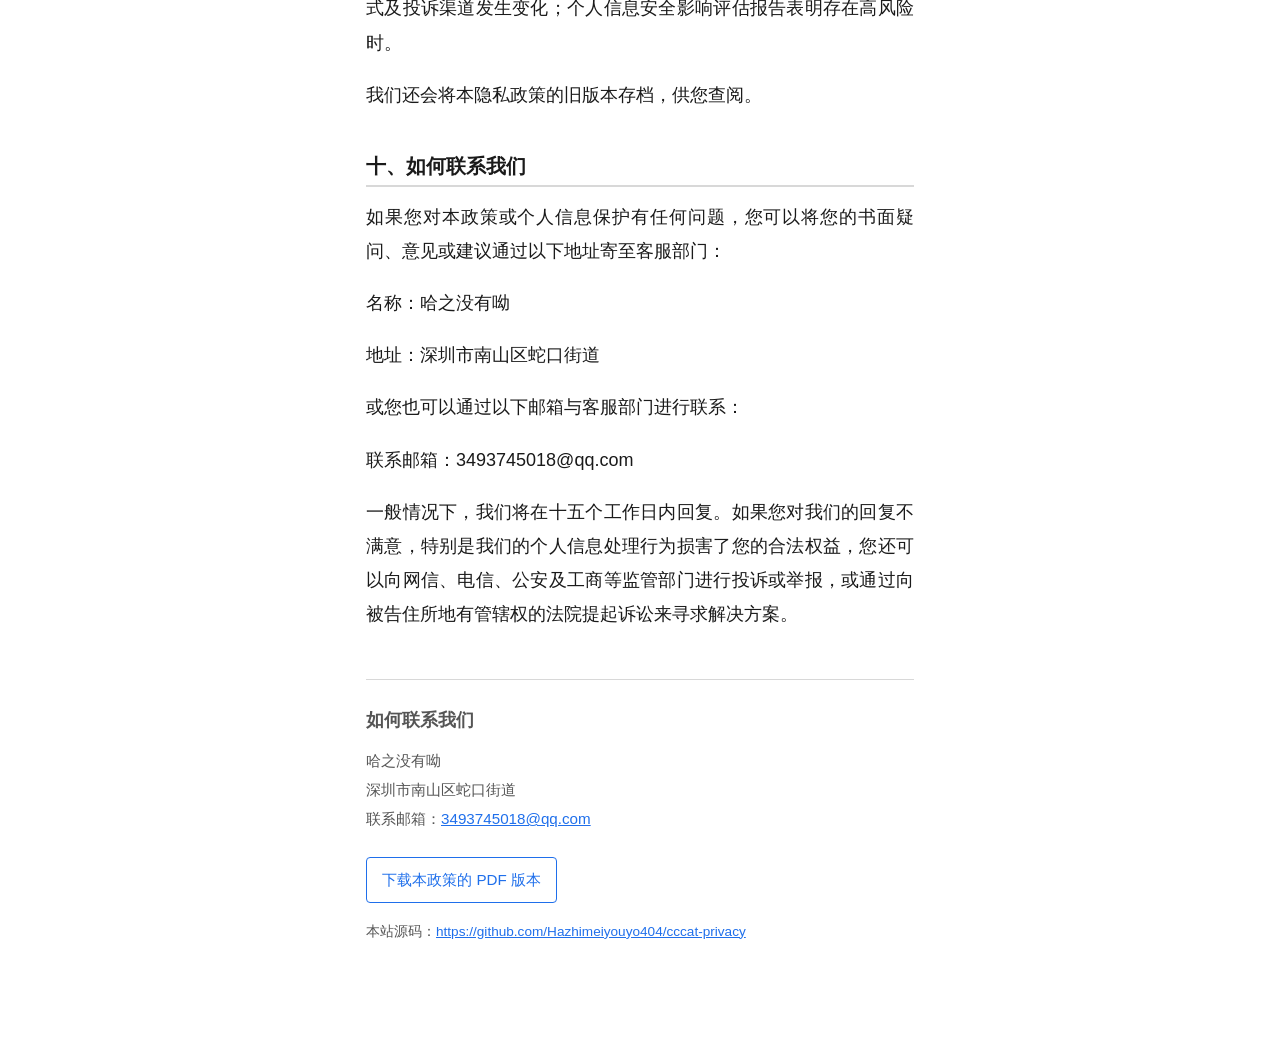
==== commit 3238a460: "修正 GitHub 用户名：Hazhimeiyou404 -> Hazhimeiyouyo404 用户名漏抄了中间一节「yo」，导致 remote 指向不存在的仓库（push 报 Repository" ====
--- a/index.html
+++ b/index.html
@@ -194,7 +194,7 @@
   <p>哈之没有呦<br>深圳市南山区蛇口街道<br>
      联系邮箱：<a href="mailto:3493745018@qq.com">3493745018@qq.com</a></p>
   <p><a class="pdf-download" href="assets/privacy-policy.pdf" download>下载本政策的 PDF 版本</a></p>
-  <p class="repo">本站源码：<a href="https://github.com/Hazhimeiyou404/cccat-privacy" rel="noopener">https://github.com/Hazhimeiyou404/cccat-privacy</a></p>
+  <p class="repo">本站源码：<a href="https://github.com/Hazhimeiyouyo404/cccat-privacy" rel="noopener">https://github.com/Hazhimeiyouyo404/cccat-privacy</a></p>
 </footer>
 
 </body>
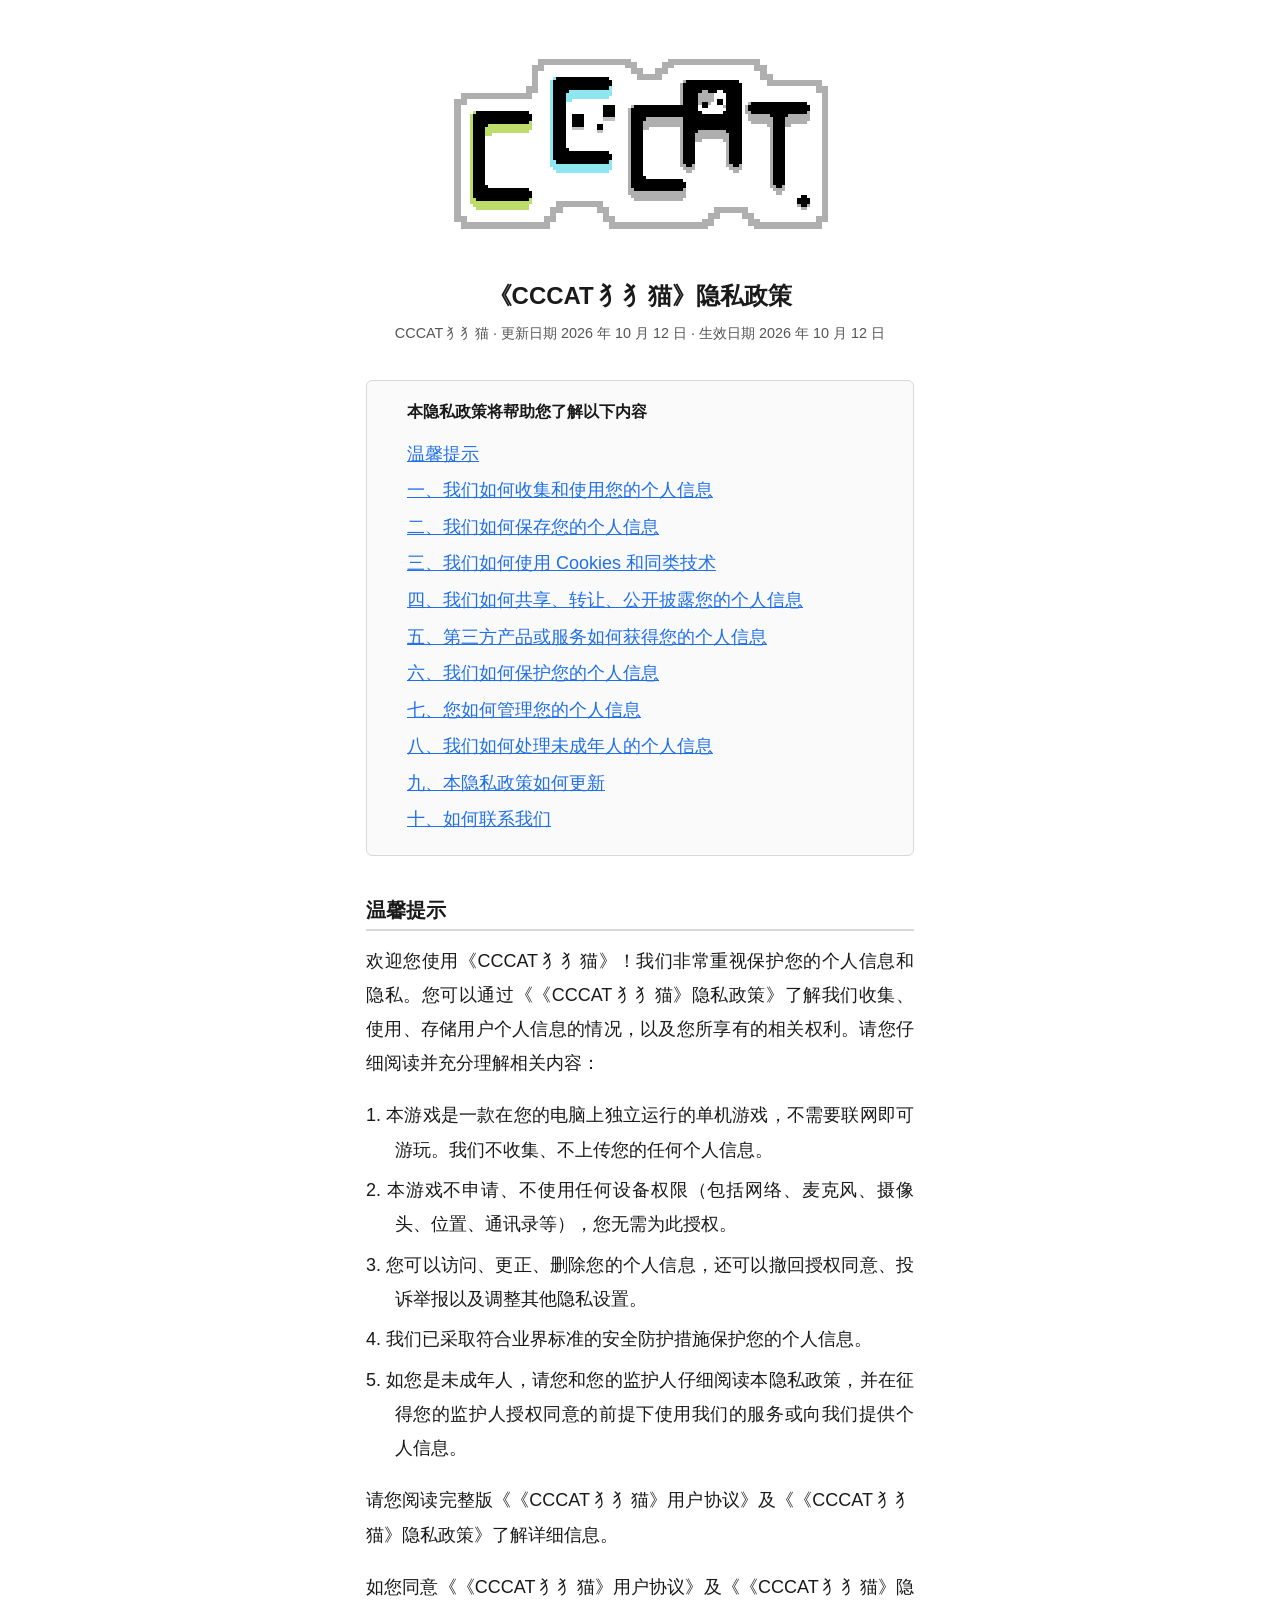
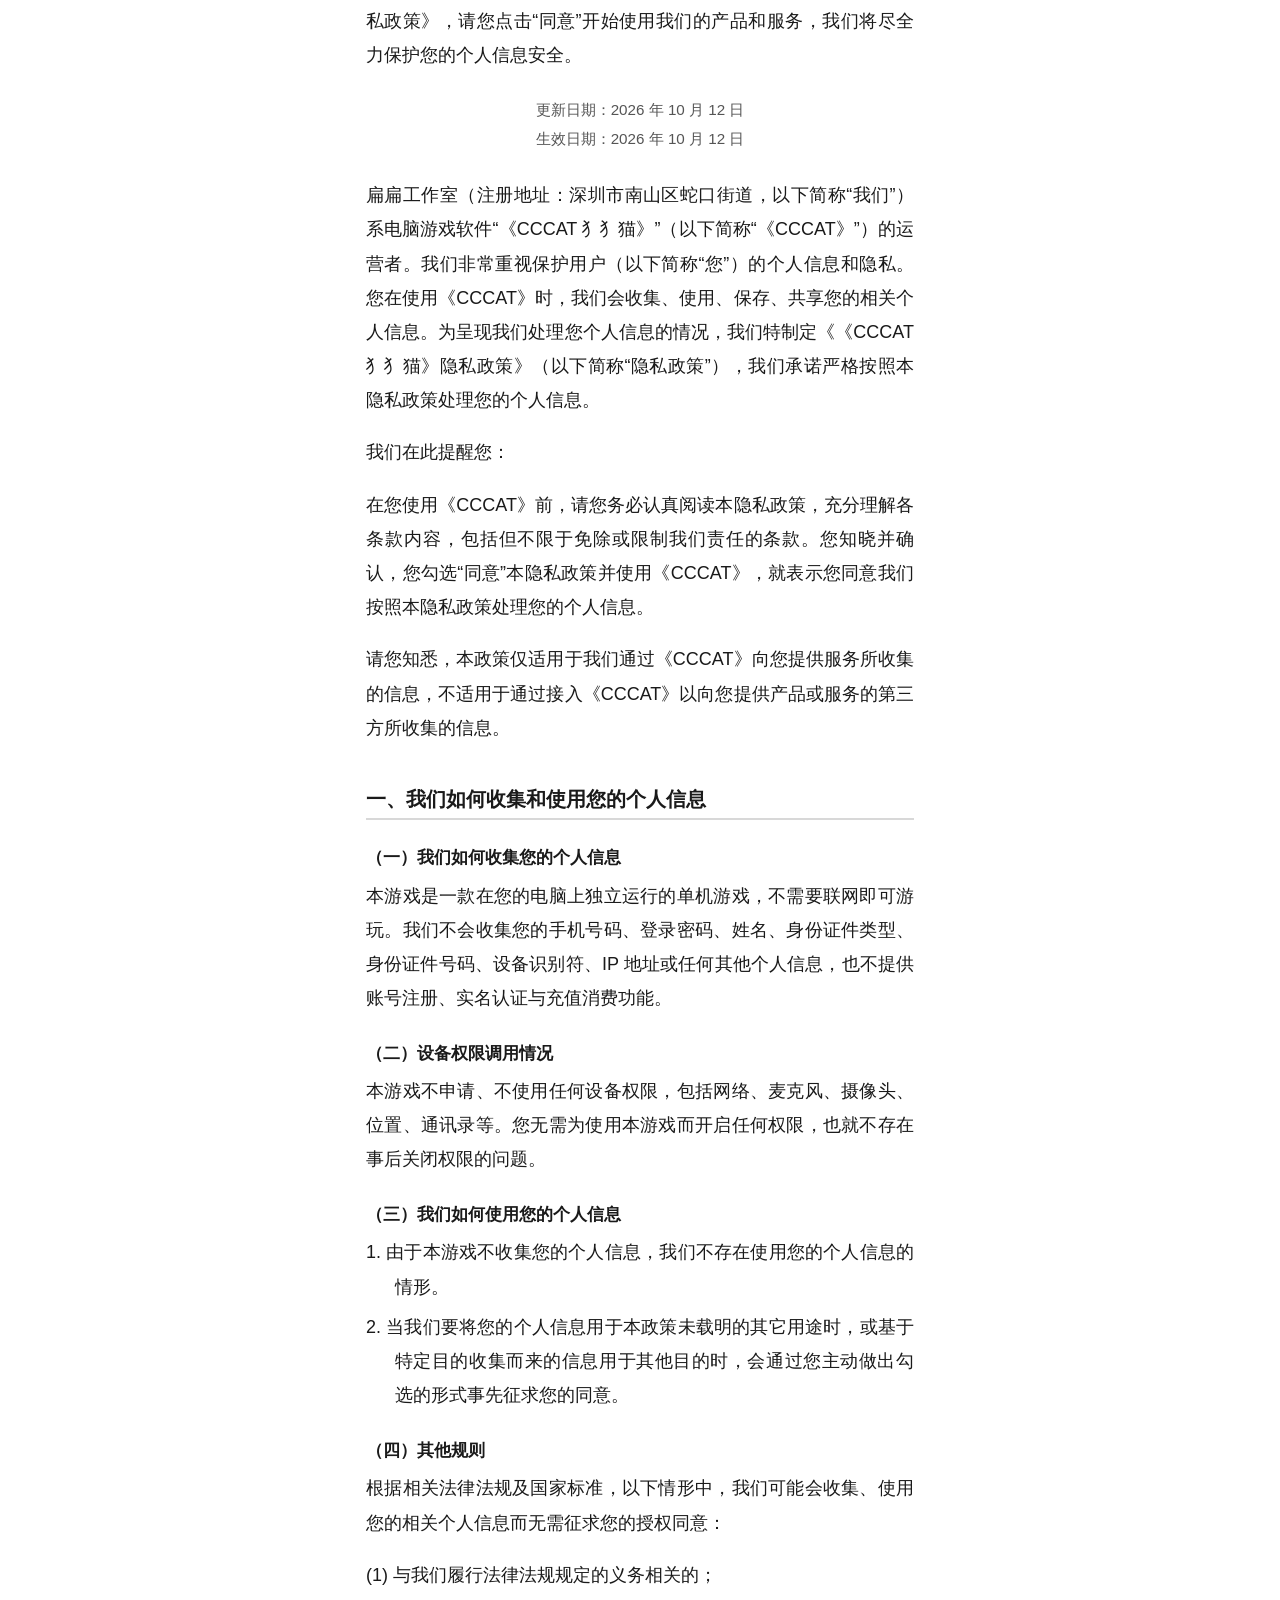
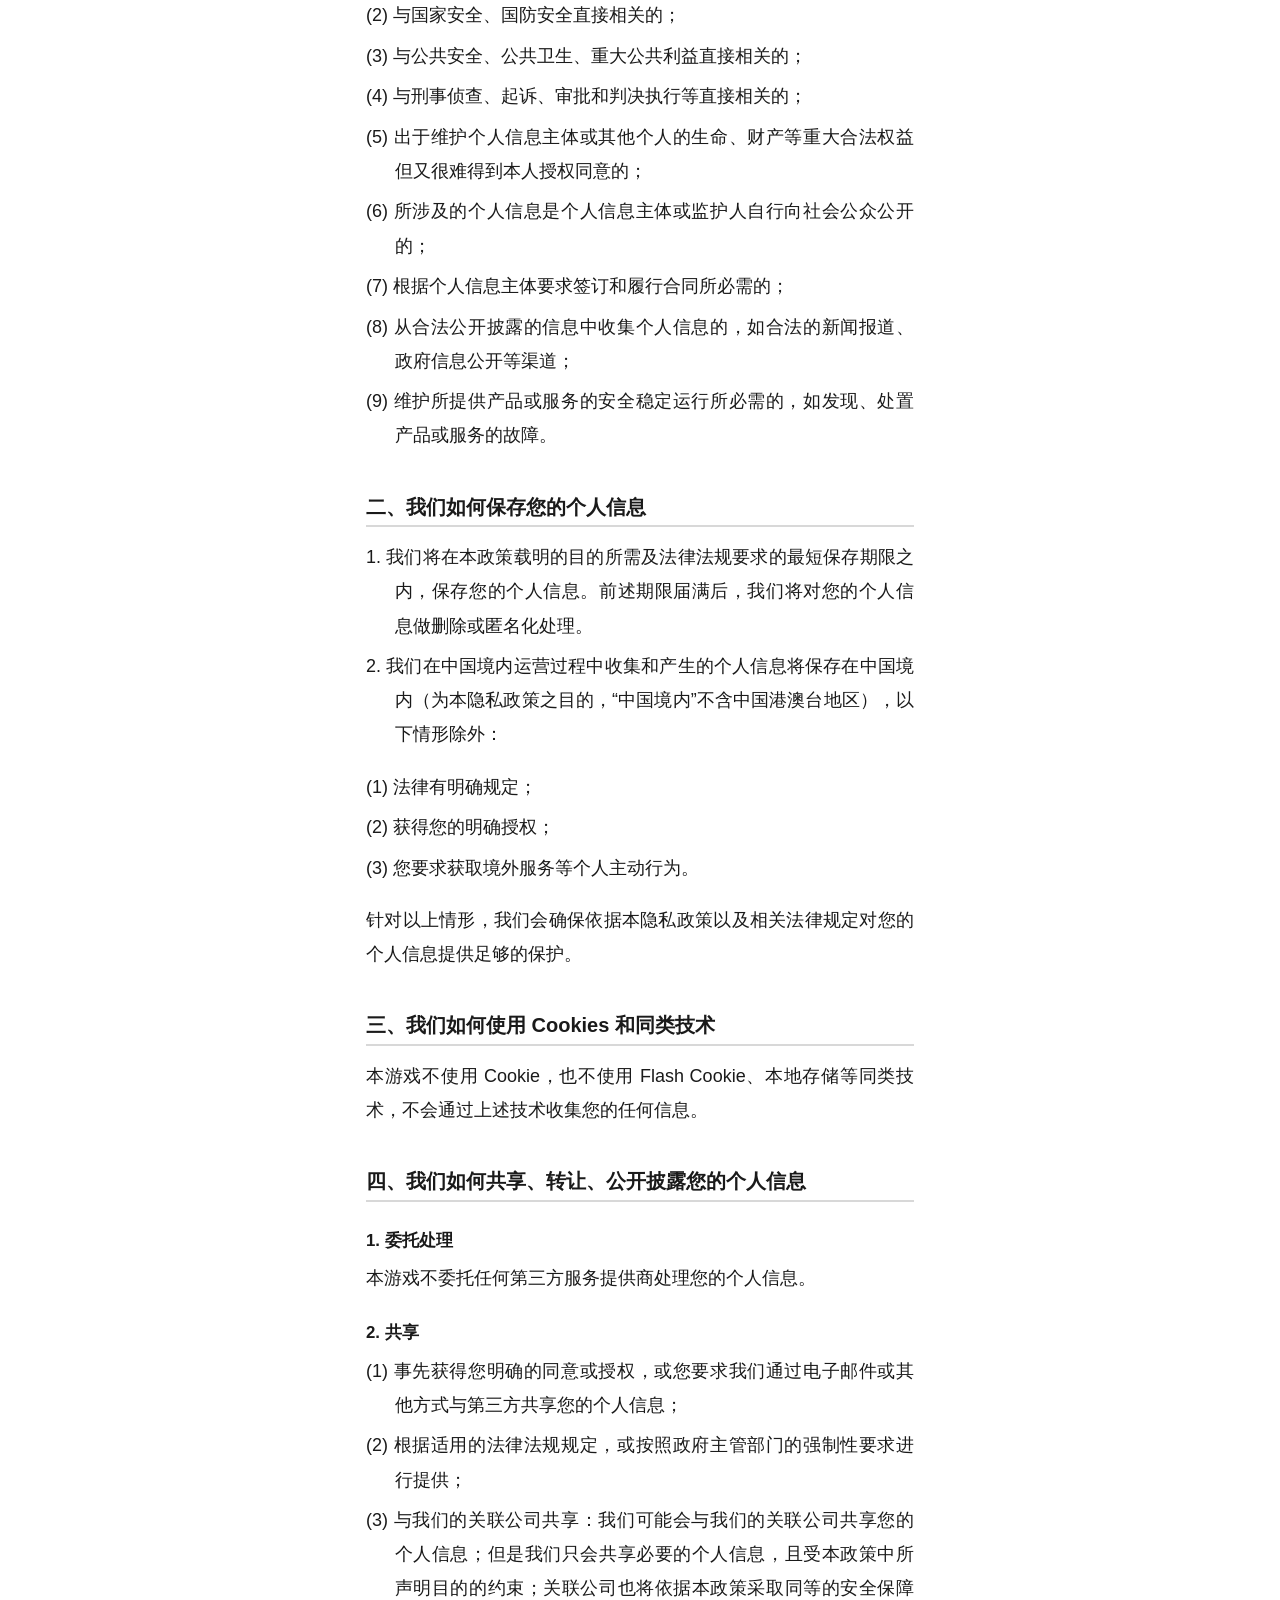
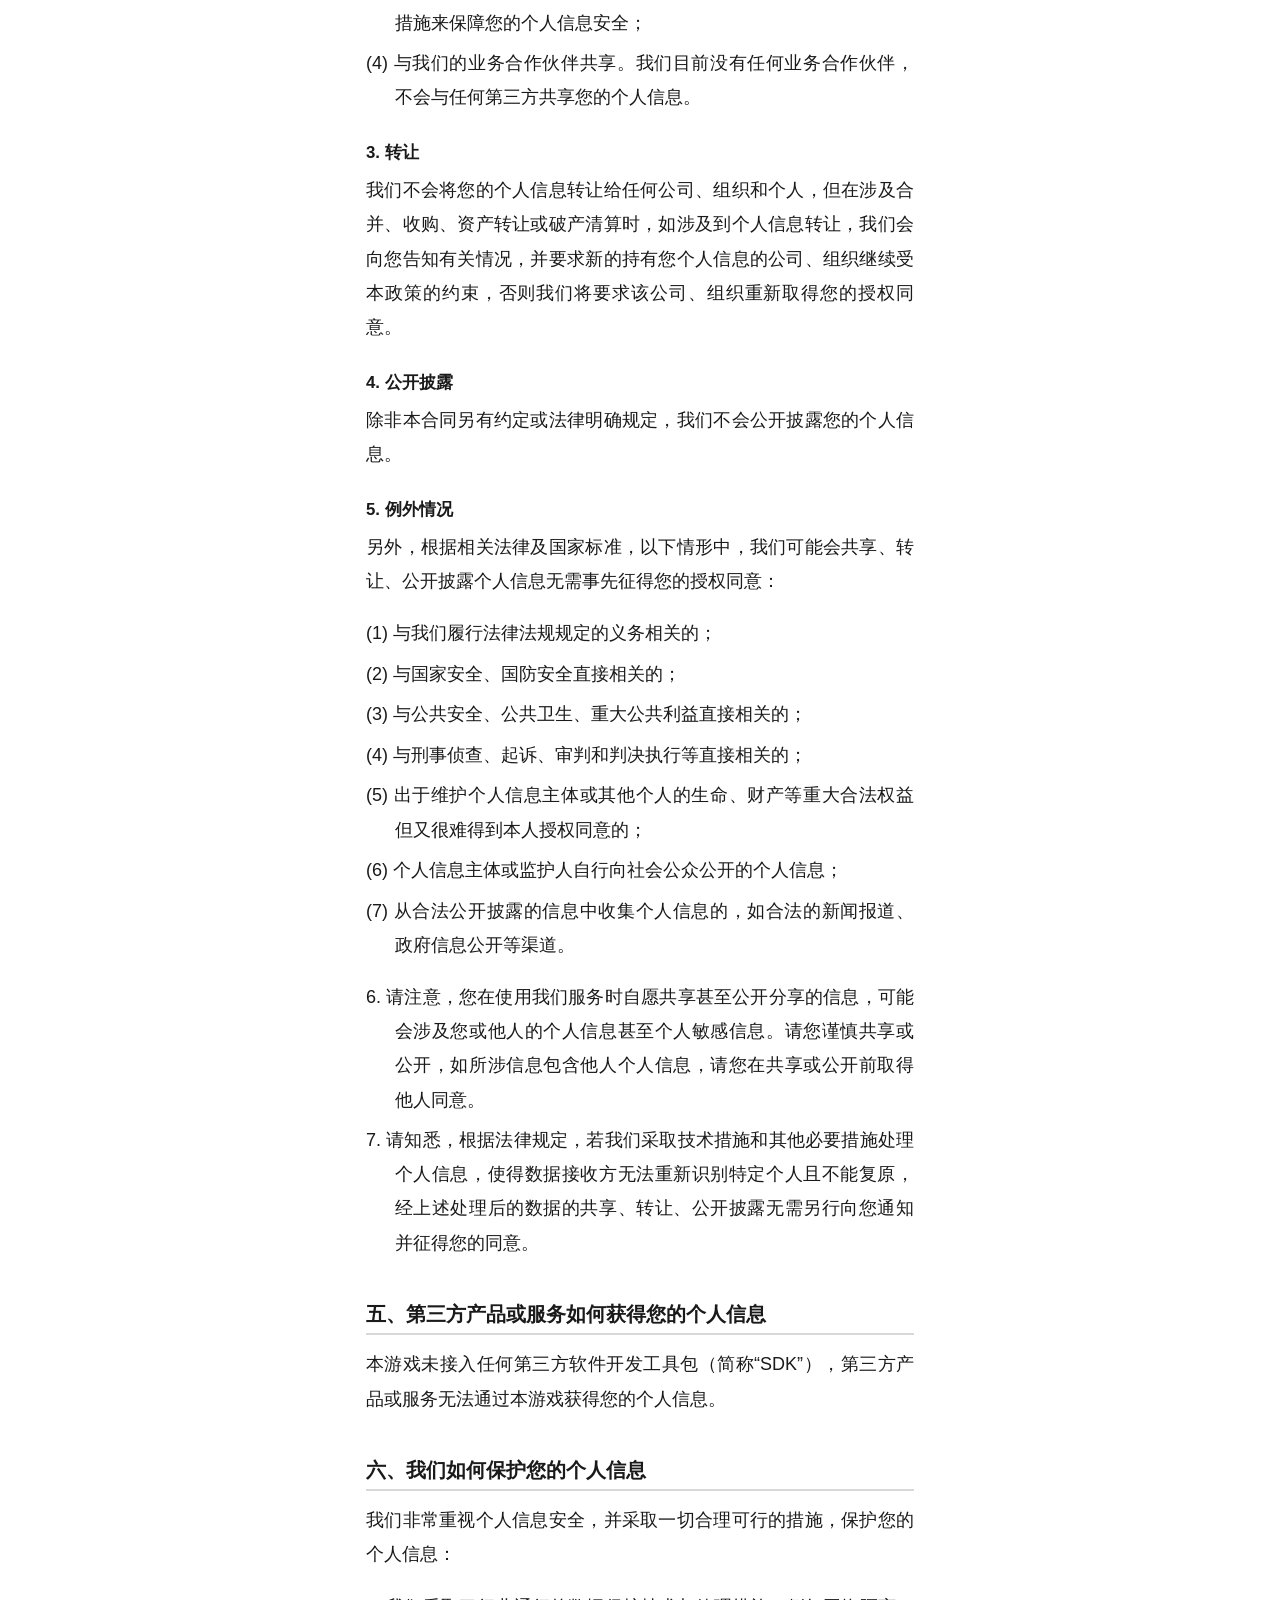
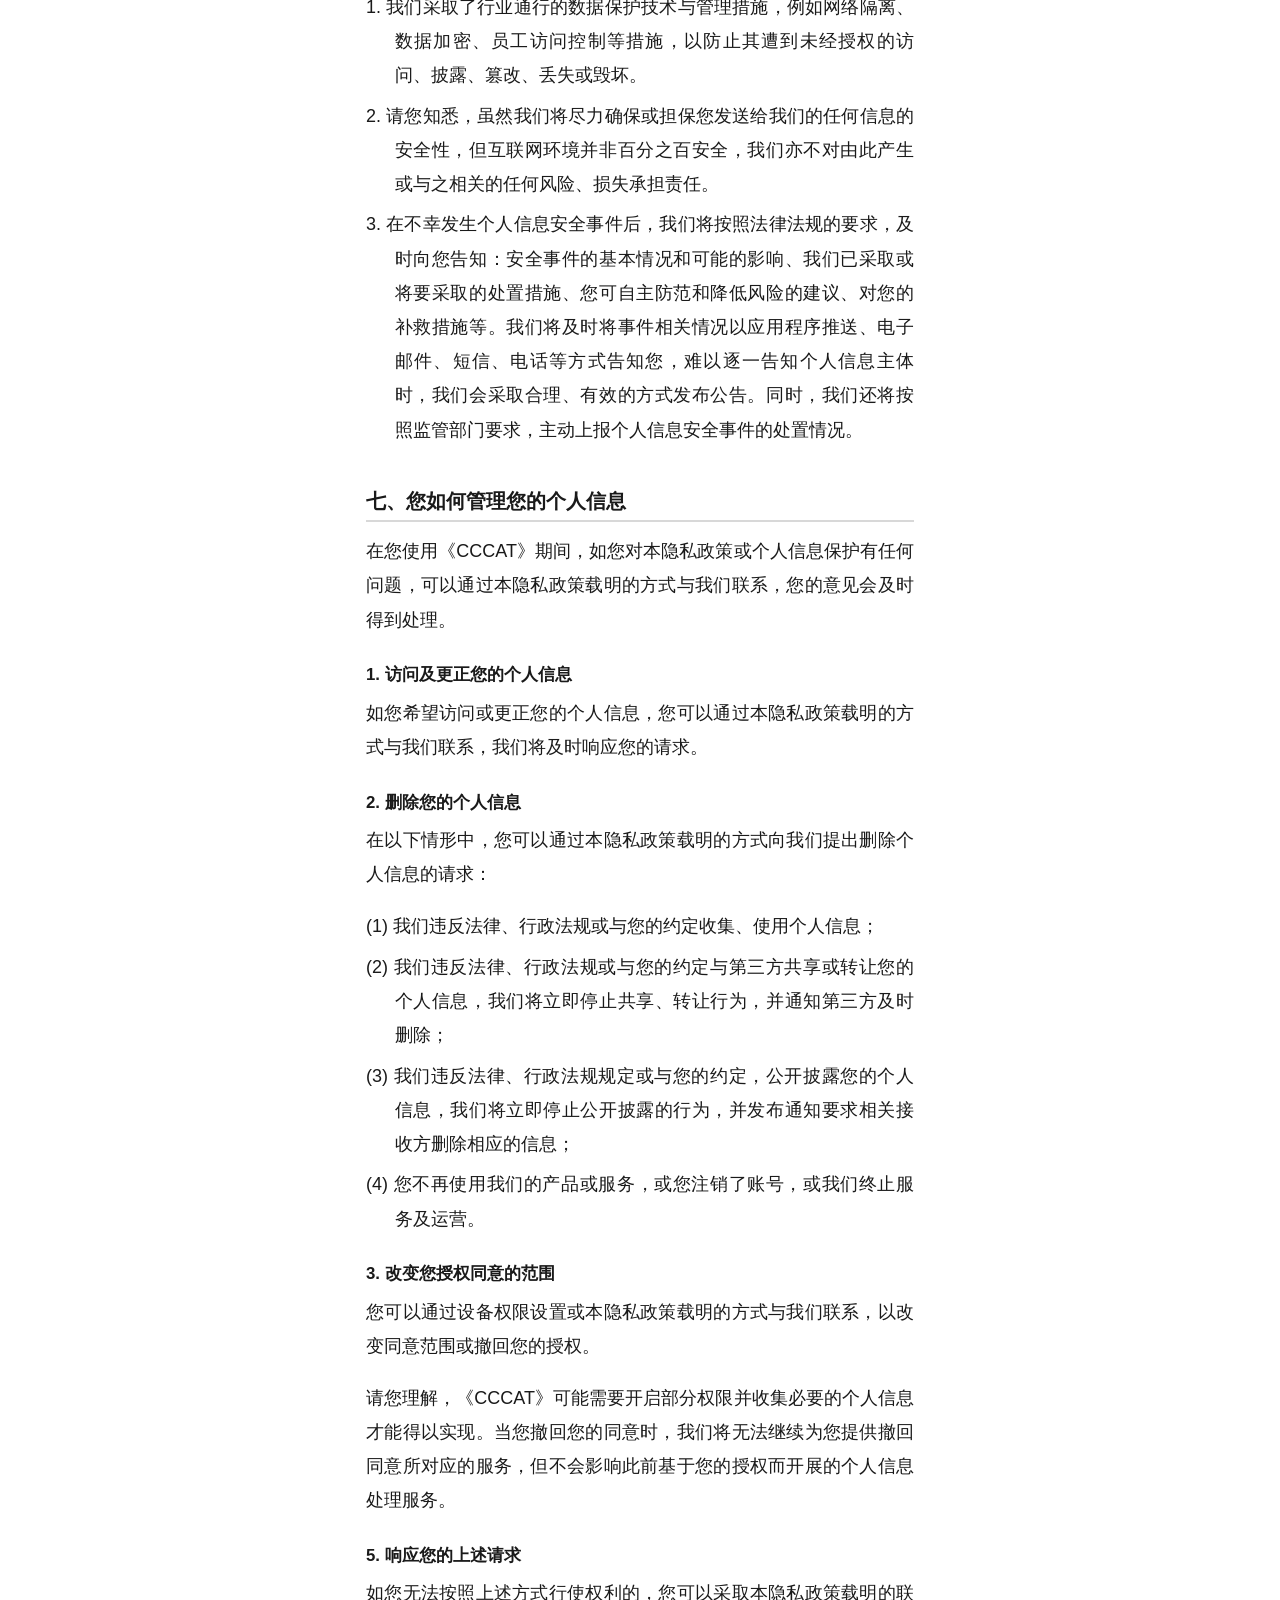
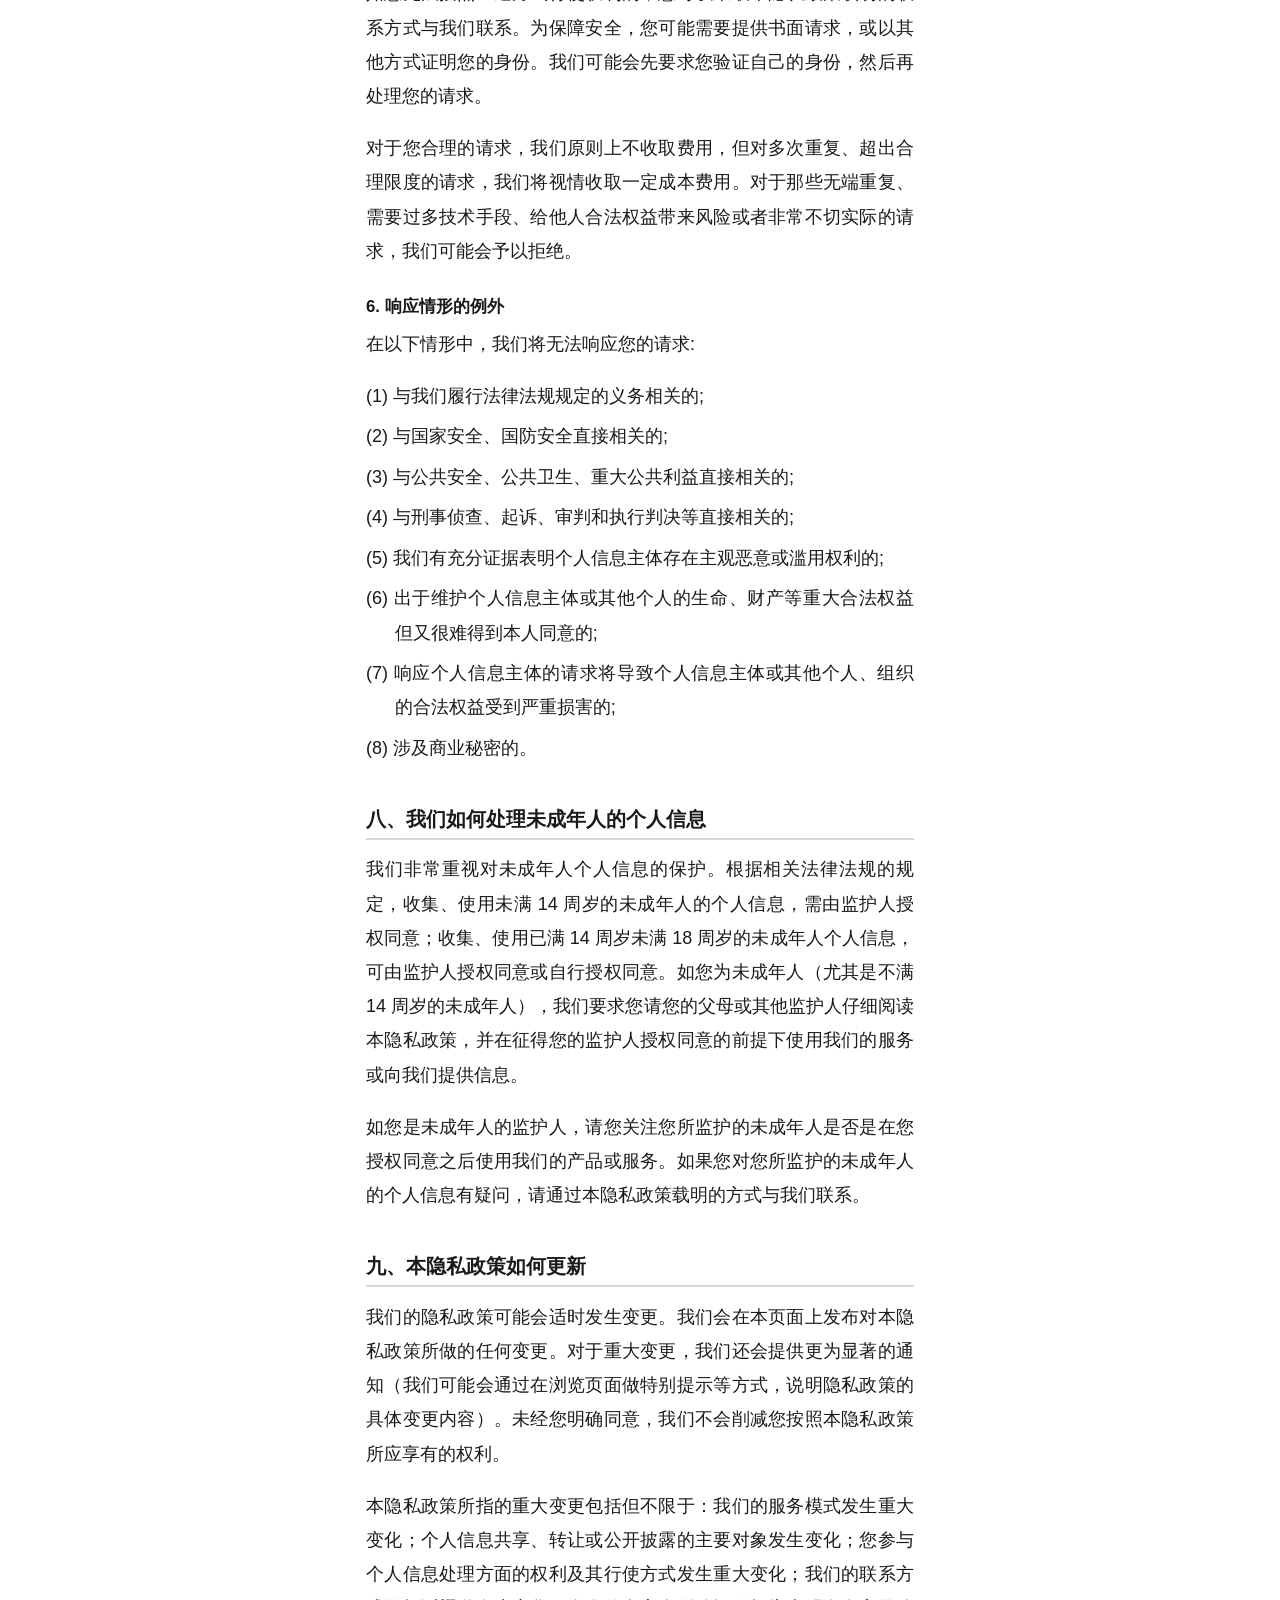
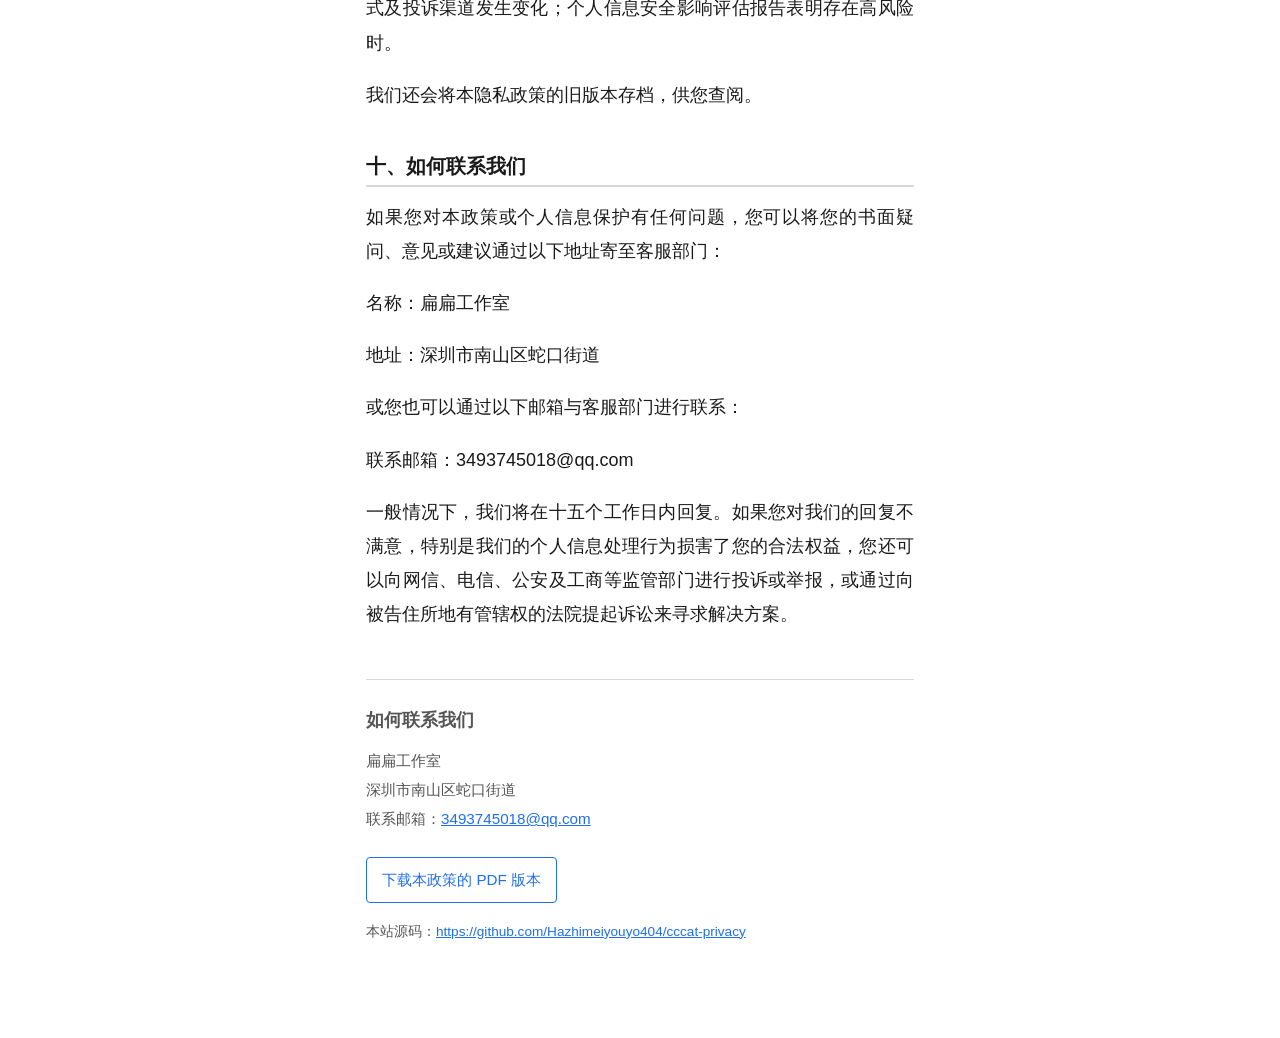
==== commit 864d4ff3: "隐私政策：运营者名称 哈之没有呦 -> 扁扁工作室 页面 3 处主体名（开篇运营者段、十、页脚联系方式）全部改为「扁扁工作室」； 注册地址、邮箱等其余主体信息不变。  - config/policy." ====
--- a/index.html
+++ b/index.html
@@ -55,7 +55,7 @@
 <p>请您阅读完整版《《CCCAT 犭犭猫》用户协议》及《《CCCAT 犭犭猫》隐私政策》了解详细信息。</p>
 <p>如您同意《《CCCAT 犭犭猫》用户协议》及《《CCCAT 犭犭猫》隐私政策》，请您点击“同意”开始使用我们的产品和服务，我们将尽全力保护您的个人信息安全。</p>
 <p class="dates">更新日期：2026 年 10 月 12 日<br>生效日期：2026 年 10 月 12 日</p>
-<p>哈之没有呦（注册地址：深圳市南山区蛇口街道，以下简称“我们”）系电脑游戏软件“《CCCAT 犭犭猫》”（以下简称“《CCCAT》”）的运营者。我们非常重视保护用户（以下简称“您”）的个人信息和隐私。您在使用《CCCAT》时，我们会收集、使用、保存、共享您的相关个人信息。为呈现我们处理您个人信息的情况，我们特制定《《CCCAT 犭犭猫》隐私政策》（以下简称“隐私政策”），我们承诺严格按照本隐私政策处理您的个人信息。</p>
+<p>扁扁工作室（注册地址：深圳市南山区蛇口街道，以下简称“我们”）系电脑游戏软件“《CCCAT 犭犭猫》”（以下简称“《CCCAT》”）的运营者。我们非常重视保护用户（以下简称“您”）的个人信息和隐私。您在使用《CCCAT》时，我们会收集、使用、保存、共享您的相关个人信息。为呈现我们处理您个人信息的情况，我们特制定《《CCCAT 犭犭猫》隐私政策》（以下简称“隐私政策”），我们承诺严格按照本隐私政策处理您的个人信息。</p>
 <p>我们在此提醒您：</p>
 <p>在您使用《CCCAT》前，请您务必认真阅读本隐私政策，充分理解各条款内容，包括但不限于免除或限制我们责任的条款。您知晓并确认，您勾选“同意”本隐私政策并使用《CCCAT》，就表示您同意我们按照本隐私政策处理您的个人信息。</p>
 <p>请您知悉，本政策仅适用于我们通过《CCCAT》向您提供服务所收集的信息，不适用于通过接入《CCCAT》以向您提供产品或服务的第三方所收集的信息。</p>
@@ -182,7 +182,7 @@
 
 <h2 id="ch-10">十、如何联系我们</h2>
 <p>如果您对本政策或个人信息保护有任何问题，您可以将您的书面疑问、意见或建议通过以下地址寄至客服部门：</p>
-<p>名称：哈之没有呦</p>
+<p>名称：扁扁工作室</p>
 <p>地址：深圳市南山区蛇口街道</p>
 <p>或您也可以通过以下邮箱与客服部门进行联系：</p>
 <p>联系邮箱：3493745018@qq.com</p>
@@ -191,7 +191,7 @@
 
 <footer class="site-footer">
   <h2>如何联系我们</h2>
-  <p>哈之没有呦<br>深圳市南山区蛇口街道<br>
+  <p>扁扁工作室<br>深圳市南山区蛇口街道<br>
      联系邮箱：<a href="mailto:3493745018@qq.com">3493745018@qq.com</a></p>
   <p><a class="pdf-download" href="assets/privacy-policy.pdf" download>下载本政策的 PDF 版本</a></p>
   <p class="repo">本站源码：<a href="https://github.com/Hazhimeiyouyo404/cccat-privacy" rel="noopener">https://github.com/Hazhimeiyouyo404/cccat-privacy</a></p>
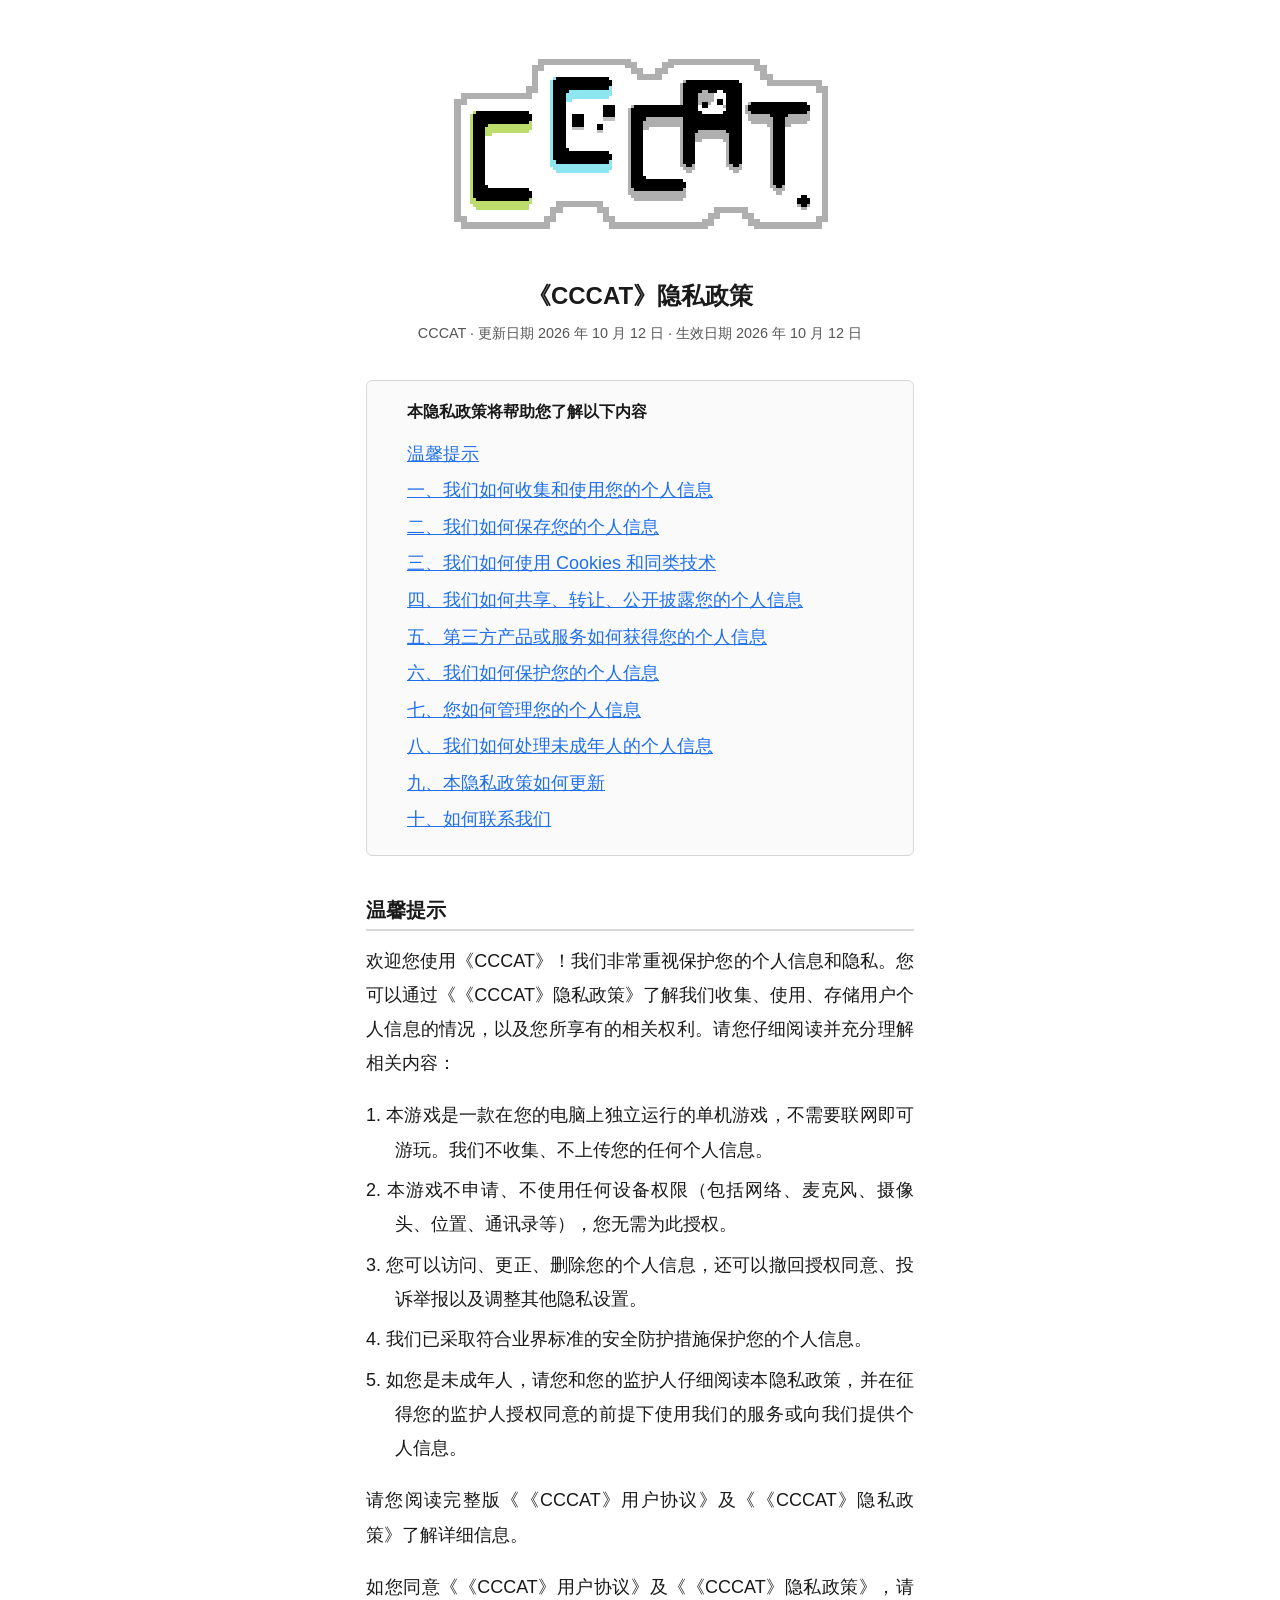
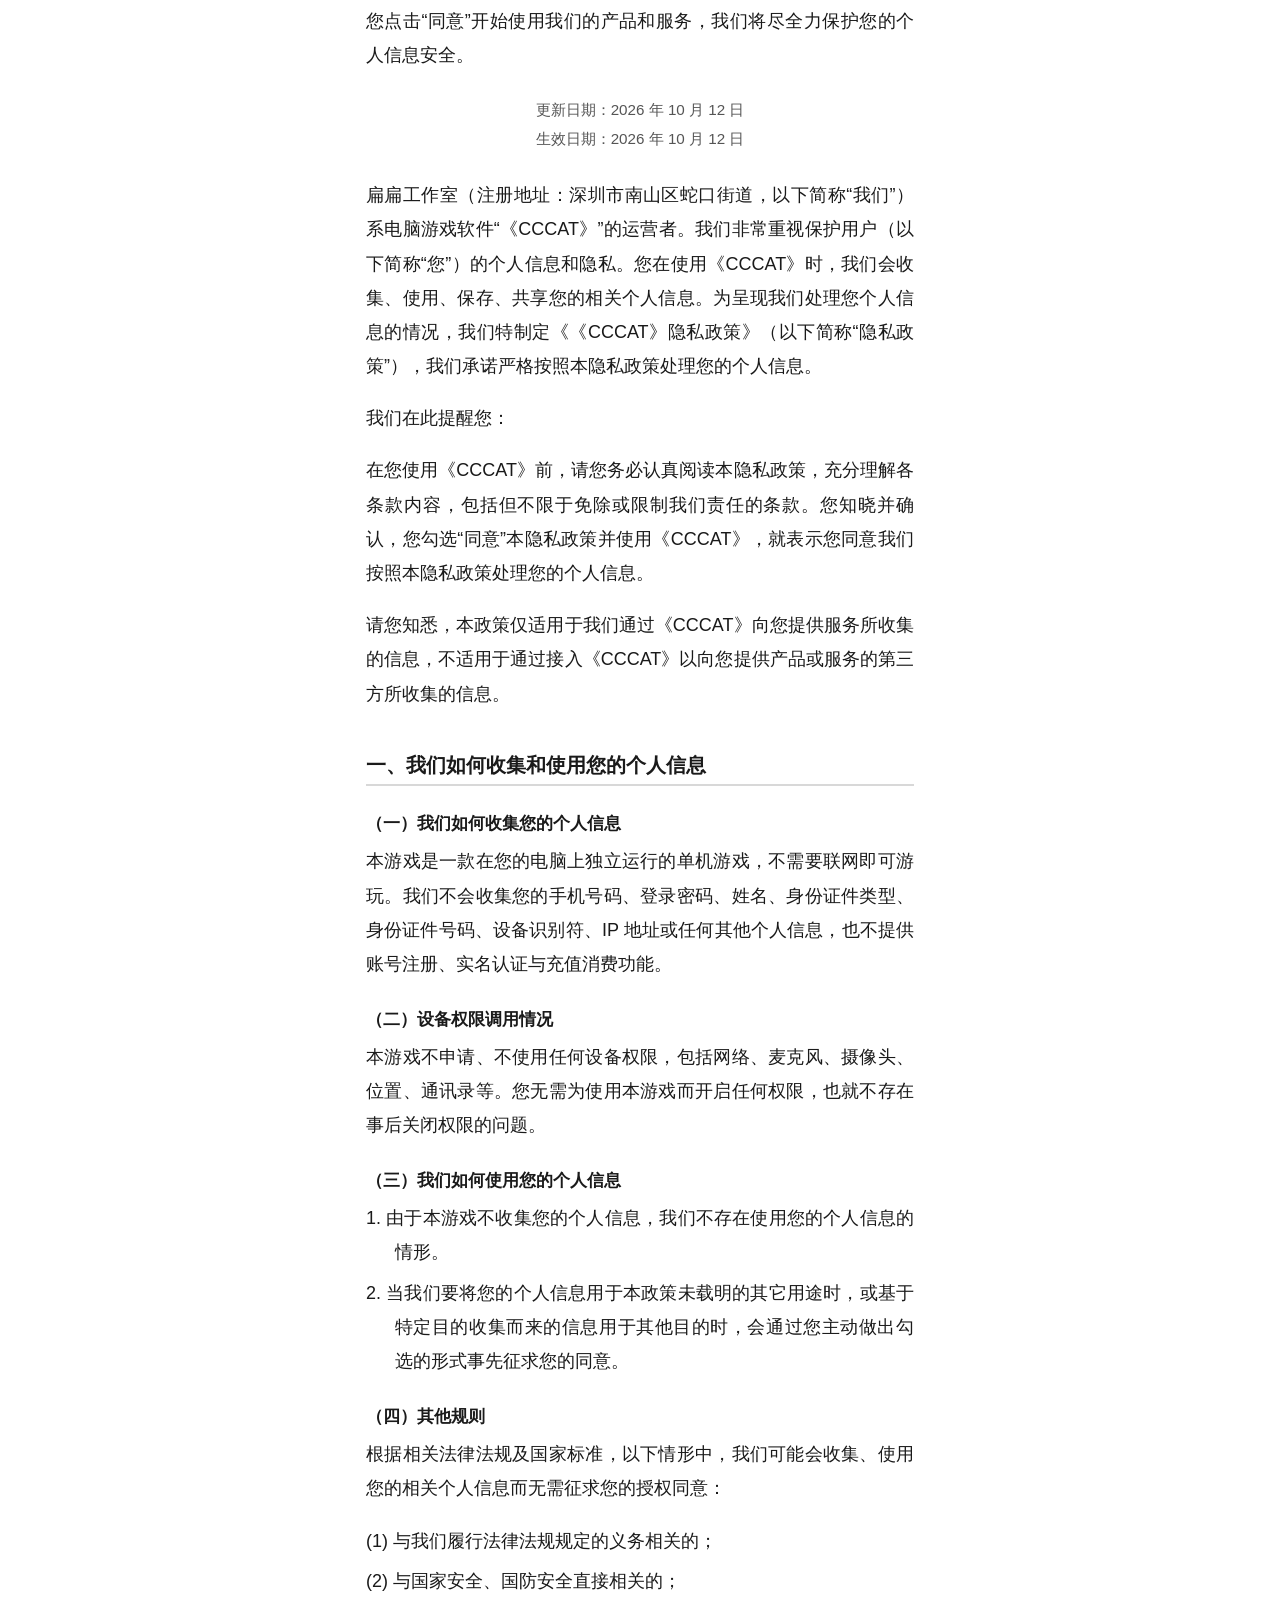
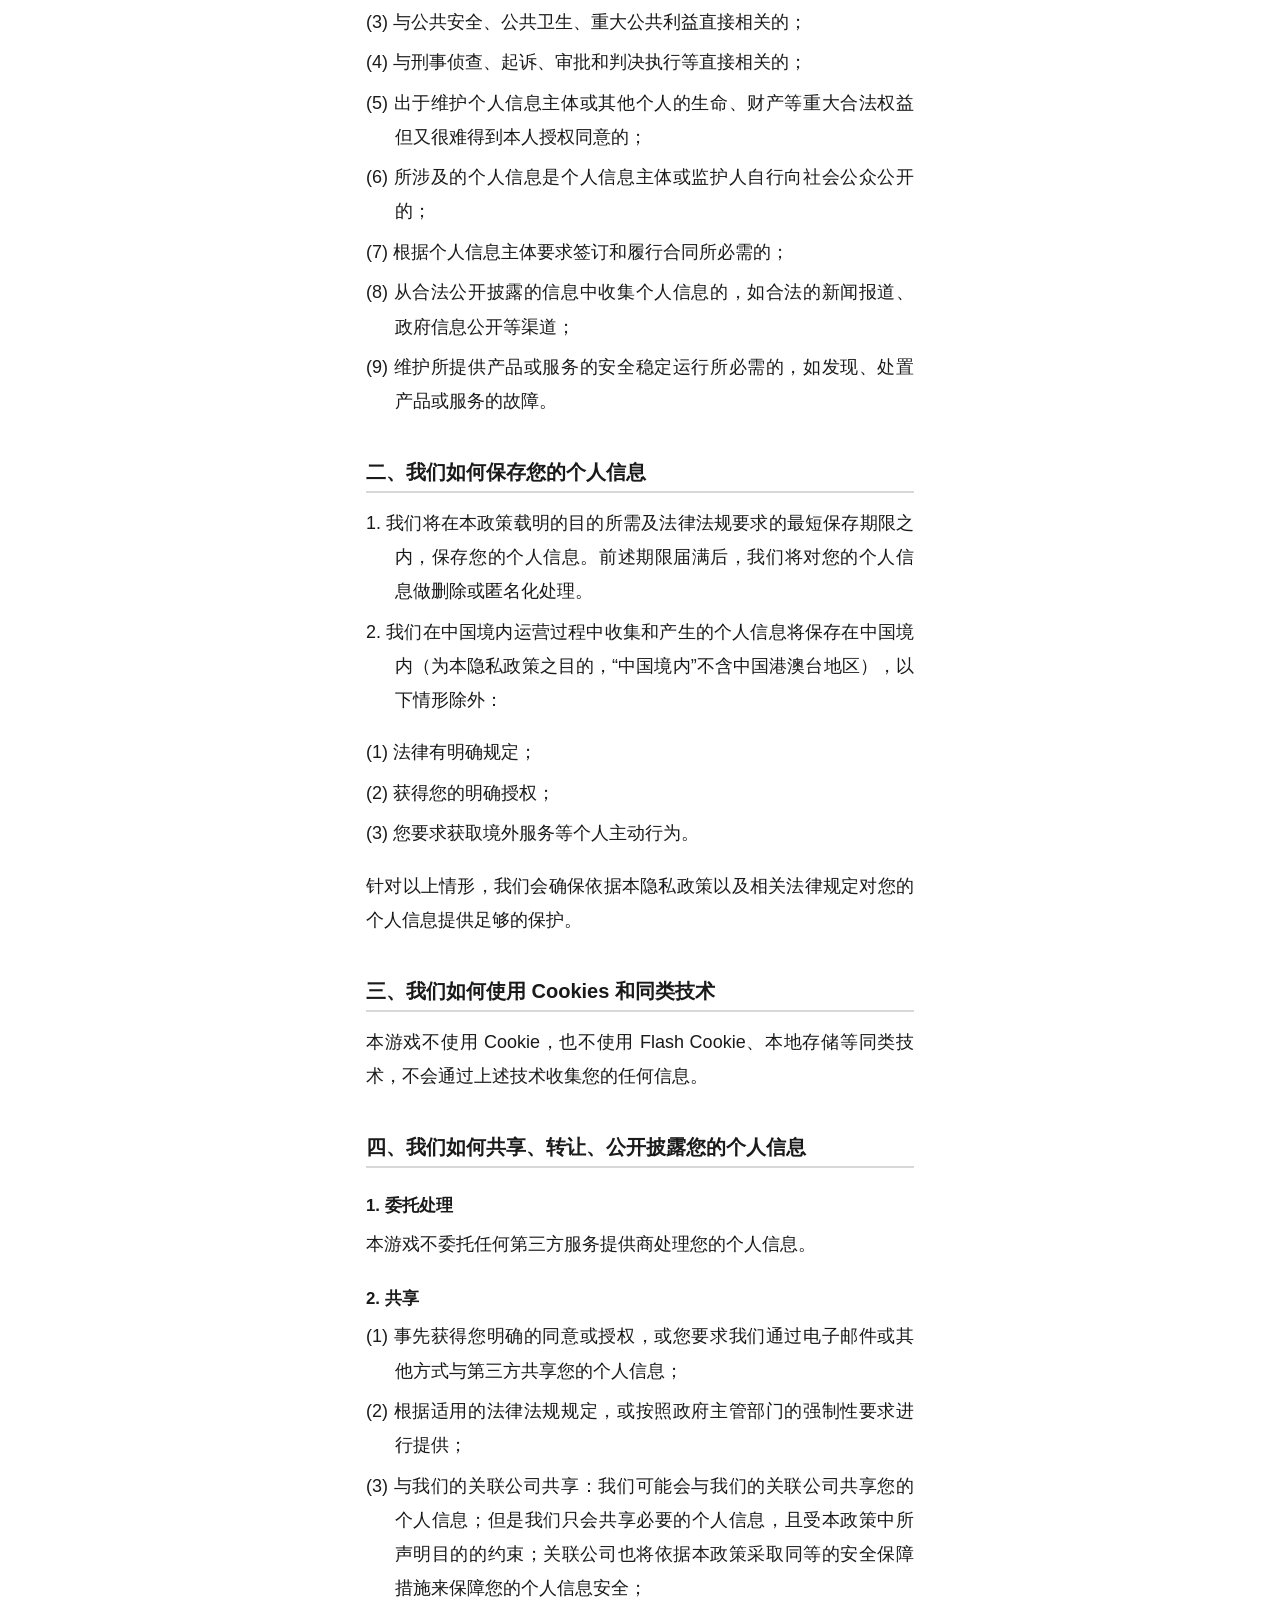
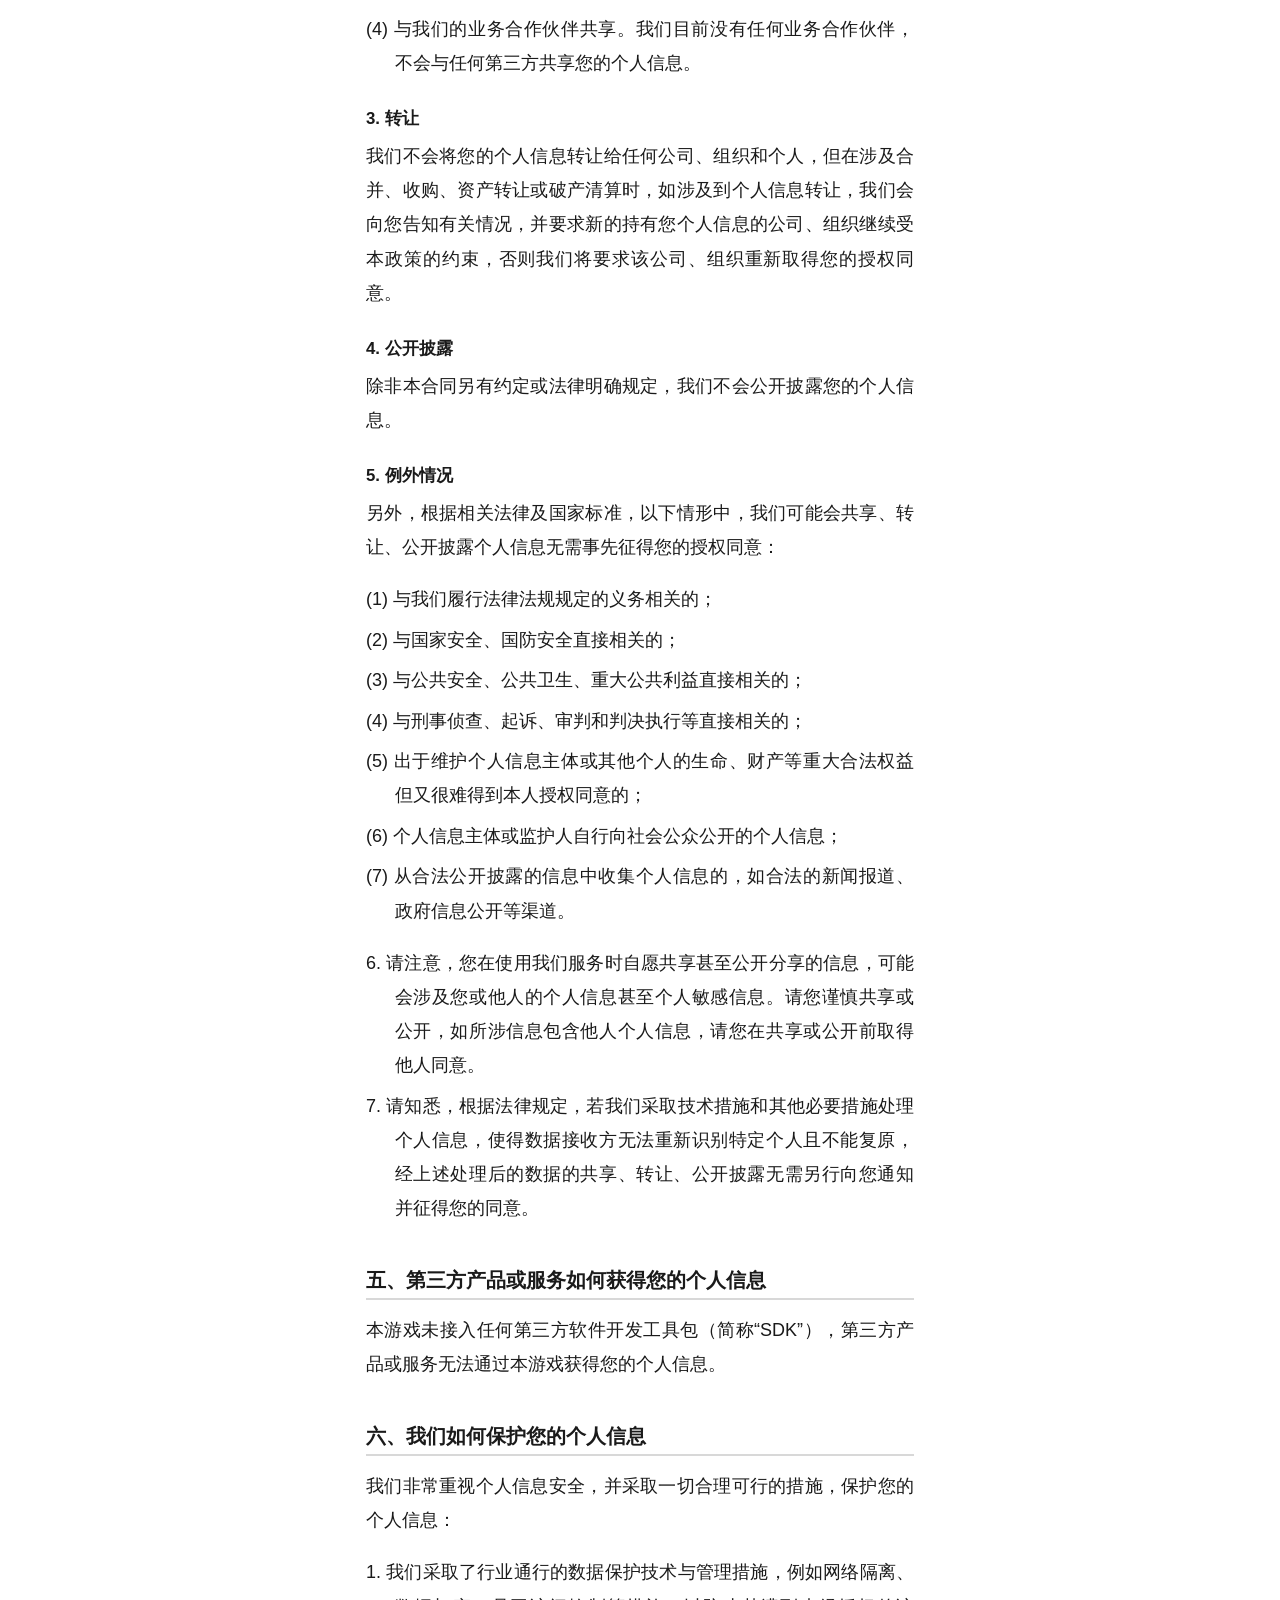
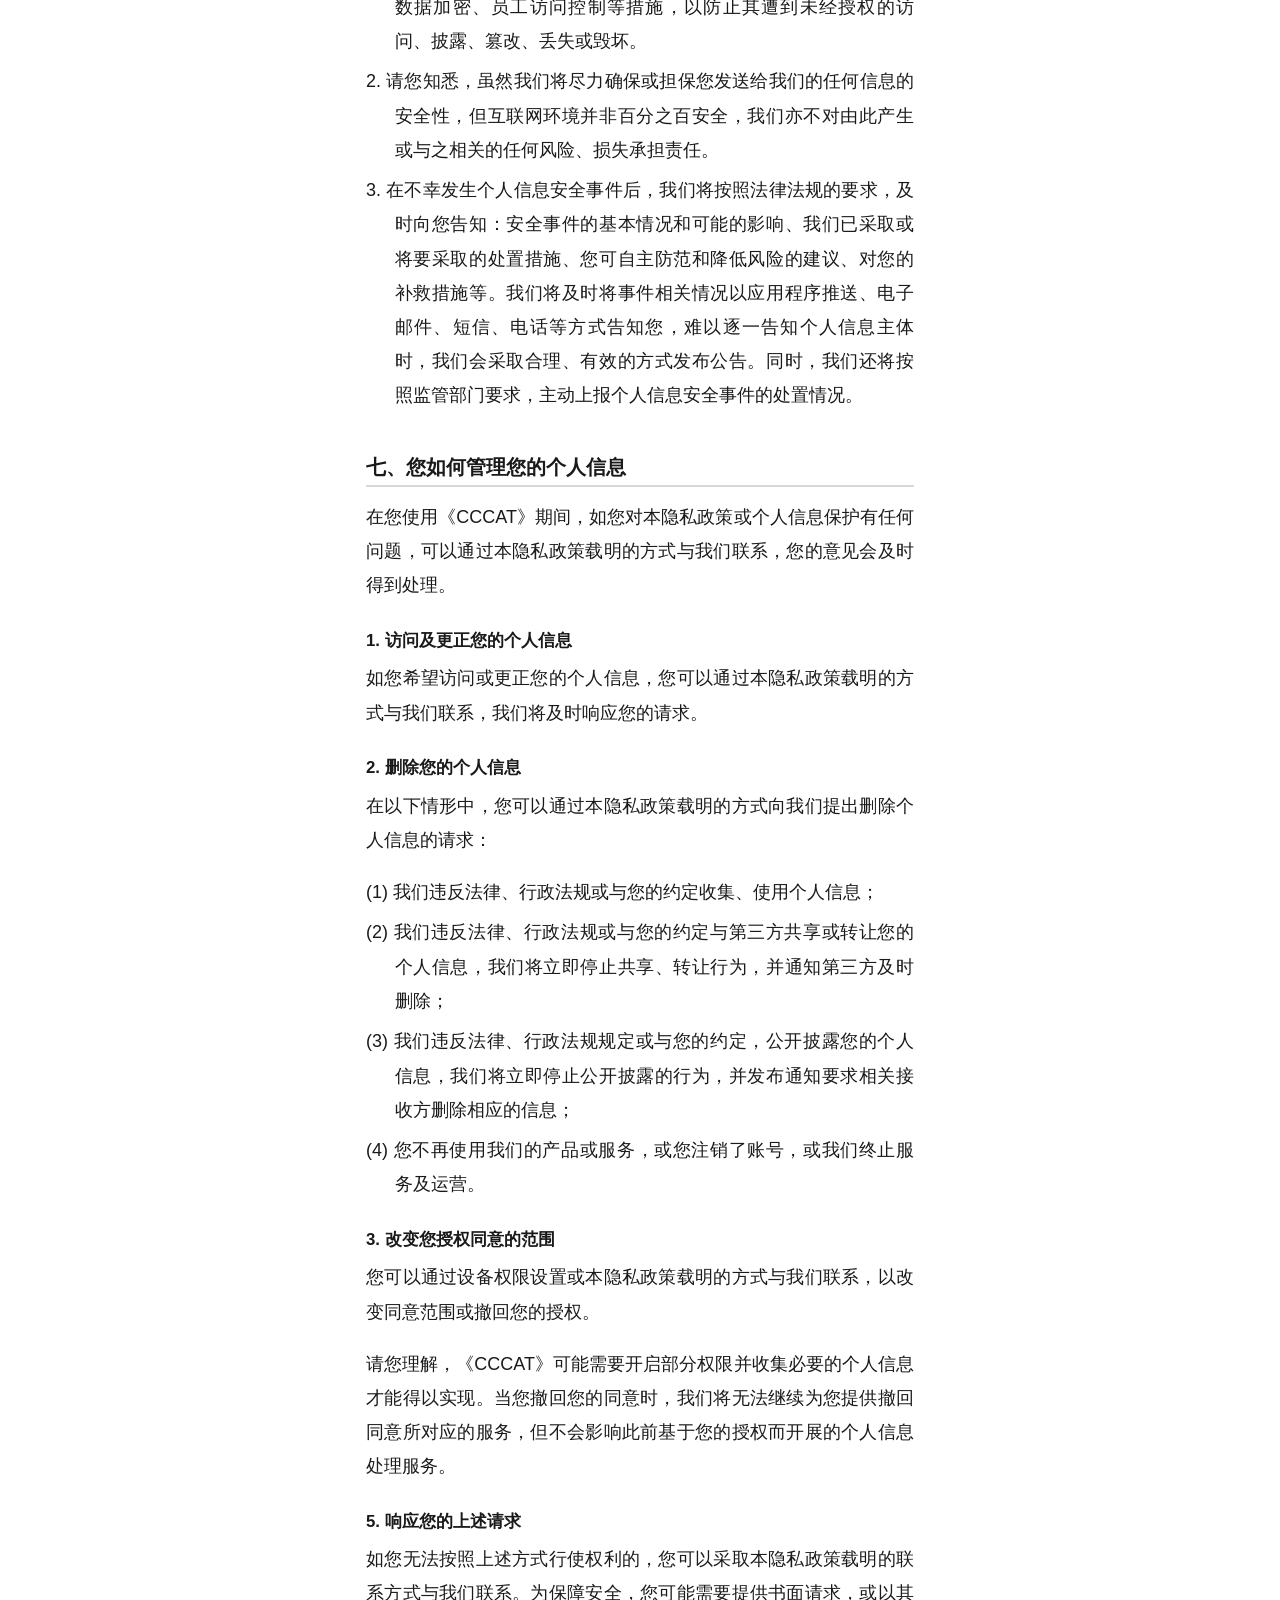
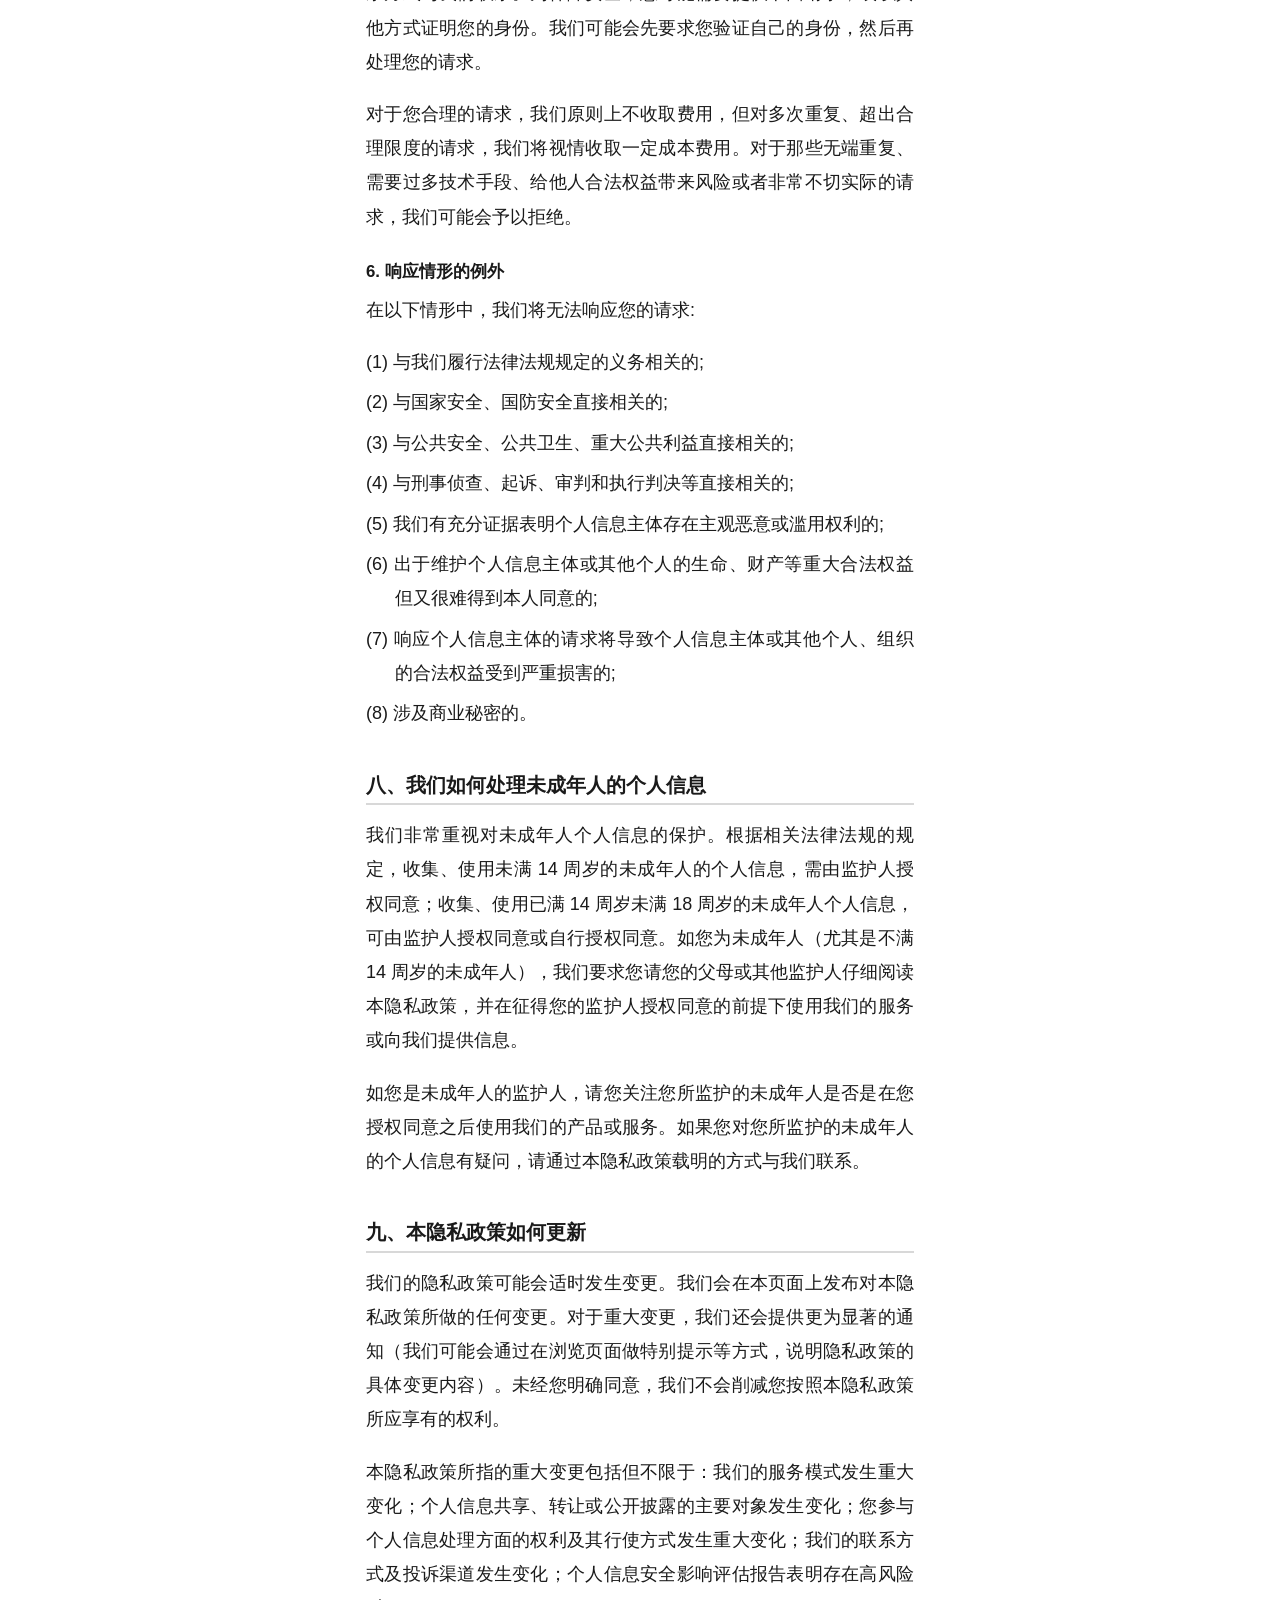
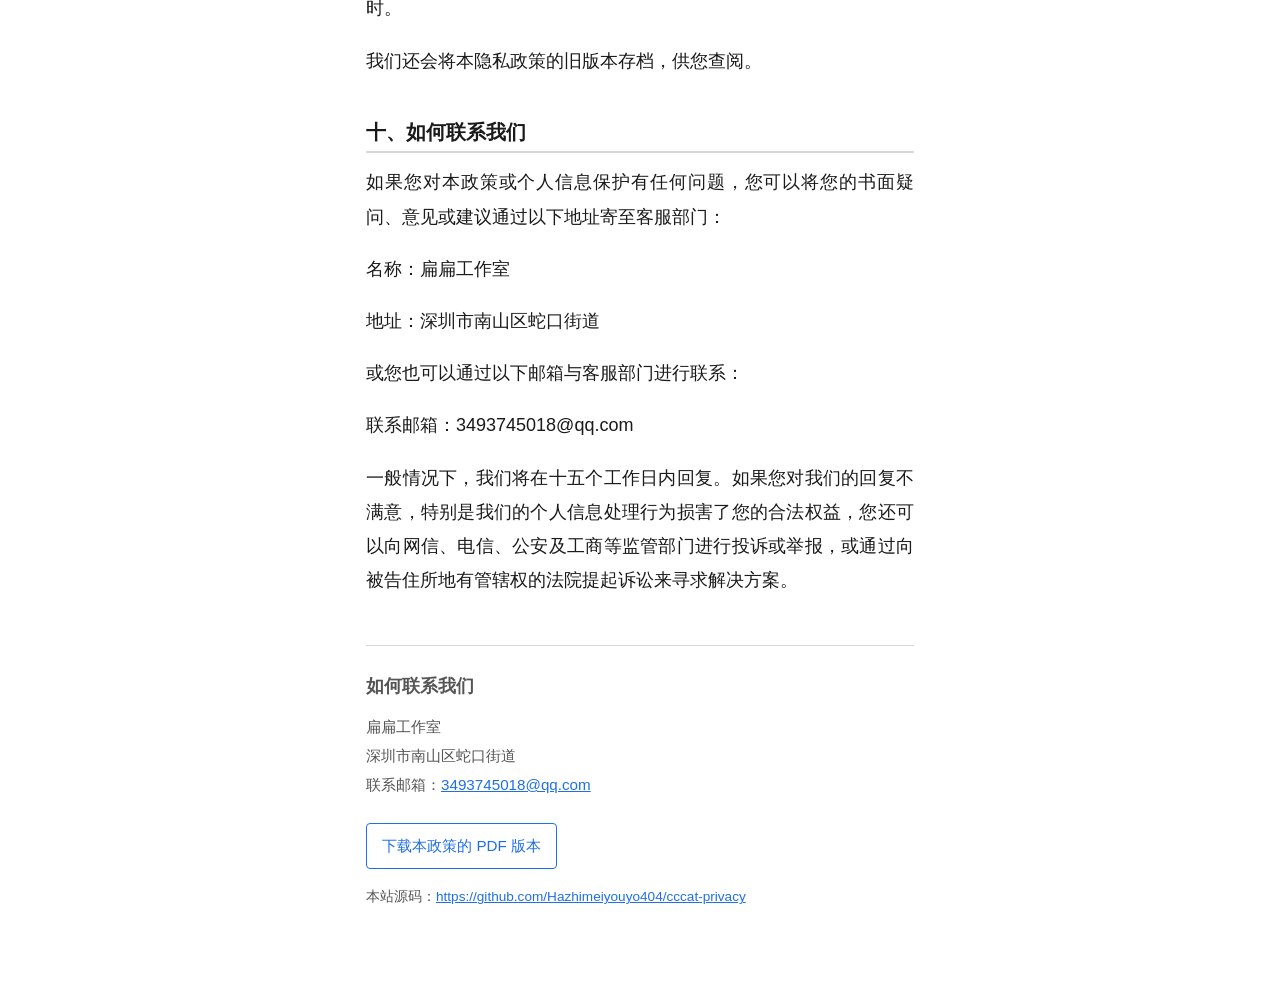
==== commit 289fd5db: "隐私政策：游戏名《CCCAT 犭犭猫》统一改为《CCCAT》 页面全局 13 处旧名全部替换；正文里 8 处完整名 + 8 处简称现字面相同。 开篇运营者句删去与游戏名完全重复的「（以下简称"《CCC" ====
--- a/index.html
+++ b/index.html
@@ -3,8 +3,8 @@
 <head>
 <meta charset="utf-8">
 <meta name="viewport" content="width=device-width, initial-scale=1">
-<title>《CCCAT 犭犭猫》隐私政策</title>
-<meta name="description" content="《CCCAT 犭犭猫》隐私政策。本游戏为单机游戏，不设账号体系，不收集您的个人信息。">
+<title>《CCCAT》隐私政策</title>
+<meta name="description" content="《CCCAT》隐私政策。本游戏为单机游戏，不设账号体系，不收集您的个人信息。">
 <meta name="robots" content="index, follow">
 <link rel="icon" type="image/png" href="assets/favicon.png">
 <link rel="stylesheet" href="assets/style.css">
@@ -12,9 +12,9 @@
 <body>
 
 <header class="site-header">
-  <img class="title-art" src="assets/cccat-title.png" alt="CCCAT 犭犭猫" width="1280" height="720">
-  <h1>《CCCAT 犭犭猫》隐私政策</h1>
-  <p class="subtitle">CCCAT 犭犭猫 · 更新日期 2026 年 10 月 12 日 · 生效日期 2026 年 10 月 12 日</p>
+  <img class="title-art" src="assets/cccat-title.png" alt="CCCAT" width="1280" height="720">
+  <h1>《CCCAT》隐私政策</h1>
+  <p class="subtitle">CCCAT · 更新日期 2026 年 10 月 12 日 · 生效日期 2026 年 10 月 12 日</p>
 </header>
 
 <nav class="toc" aria-label="目录">
@@ -44,7 +44,7 @@
      未改动的段落逐字取自提取结果，不是手抄。 -->
 
 <h2 id="tips">温馨提示</h2>
-<p>欢迎您使用《CCCAT 犭犭猫》！我们非常重视保护您的个人信息和隐私。您可以通过《《CCCAT 犭犭猫》隐私政策》了解我们收集、使用、存储用户个人信息的情况，以及您所享有的相关权利。请您仔细阅读并充分理解相关内容：</p>
+<p>欢迎您使用《CCCAT》！我们非常重视保护您的个人信息和隐私。您可以通过《《CCCAT》隐私政策》了解我们收集、使用、存储用户个人信息的情况，以及您所享有的相关权利。请您仔细阅读并充分理解相关内容：</p>
 <ul class="plain">
   <li>1. 本游戏是一款在您的电脑上独立运行的单机游戏，不需要联网即可游玩。我们不收集、不上传您的任何个人信息。</li>
   <li>2. 本游戏不申请、不使用任何设备权限（包括网络、麦克风、摄像头、位置、通讯录等），您无需为此授权。</li>
@@ -52,10 +52,10 @@
   <li>4. 我们已采取符合业界标准的安全防护措施保护您的个人信息。</li>
   <li>5. 如您是未成年人，请您和您的监护人仔细阅读本隐私政策，并在征得您的监护人授权同意的前提下使用我们的服务或向我们提供个人信息。</li>
 </ul>
-<p>请您阅读完整版《《CCCAT 犭犭猫》用户协议》及《《CCCAT 犭犭猫》隐私政策》了解详细信息。</p>
-<p>如您同意《《CCCAT 犭犭猫》用户协议》及《《CCCAT 犭犭猫》隐私政策》，请您点击“同意”开始使用我们的产品和服务，我们将尽全力保护您的个人信息安全。</p>
+<p>请您阅读完整版《《CCCAT》用户协议》及《《CCCAT》隐私政策》了解详细信息。</p>
+<p>如您同意《《CCCAT》用户协议》及《《CCCAT》隐私政策》，请您点击“同意”开始使用我们的产品和服务，我们将尽全力保护您的个人信息安全。</p>
 <p class="dates">更新日期：2026 年 10 月 12 日<br>生效日期：2026 年 10 月 12 日</p>
-<p>扁扁工作室（注册地址：深圳市南山区蛇口街道，以下简称“我们”）系电脑游戏软件“《CCCAT 犭犭猫》”（以下简称“《CCCAT》”）的运营者。我们非常重视保护用户（以下简称“您”）的个人信息和隐私。您在使用《CCCAT》时，我们会收集、使用、保存、共享您的相关个人信息。为呈现我们处理您个人信息的情况，我们特制定《《CCCAT 犭犭猫》隐私政策》（以下简称“隐私政策”），我们承诺严格按照本隐私政策处理您的个人信息。</p>
+<p>扁扁工作室（注册地址：深圳市南山区蛇口街道，以下简称“我们”）系电脑游戏软件“《CCCAT》”的运营者。我们非常重视保护用户（以下简称“您”）的个人信息和隐私。您在使用《CCCAT》时，我们会收集、使用、保存、共享您的相关个人信息。为呈现我们处理您个人信息的情况，我们特制定《《CCCAT》隐私政策》（以下简称“隐私政策”），我们承诺严格按照本隐私政策处理您的个人信息。</p>
 <p>我们在此提醒您：</p>
 <p>在您使用《CCCAT》前，请您务必认真阅读本隐私政策，充分理解各条款内容，包括但不限于免除或限制我们责任的条款。您知晓并确认，您勾选“同意”本隐私政策并使用《CCCAT》，就表示您同意我们按照本隐私政策处理您的个人信息。</p>
 <p>请您知悉，本政策仅适用于我们通过《CCCAT》向您提供服务所收集的信息，不适用于通过接入《CCCAT》以向您提供产品或服务的第三方所收集的信息。</p>
